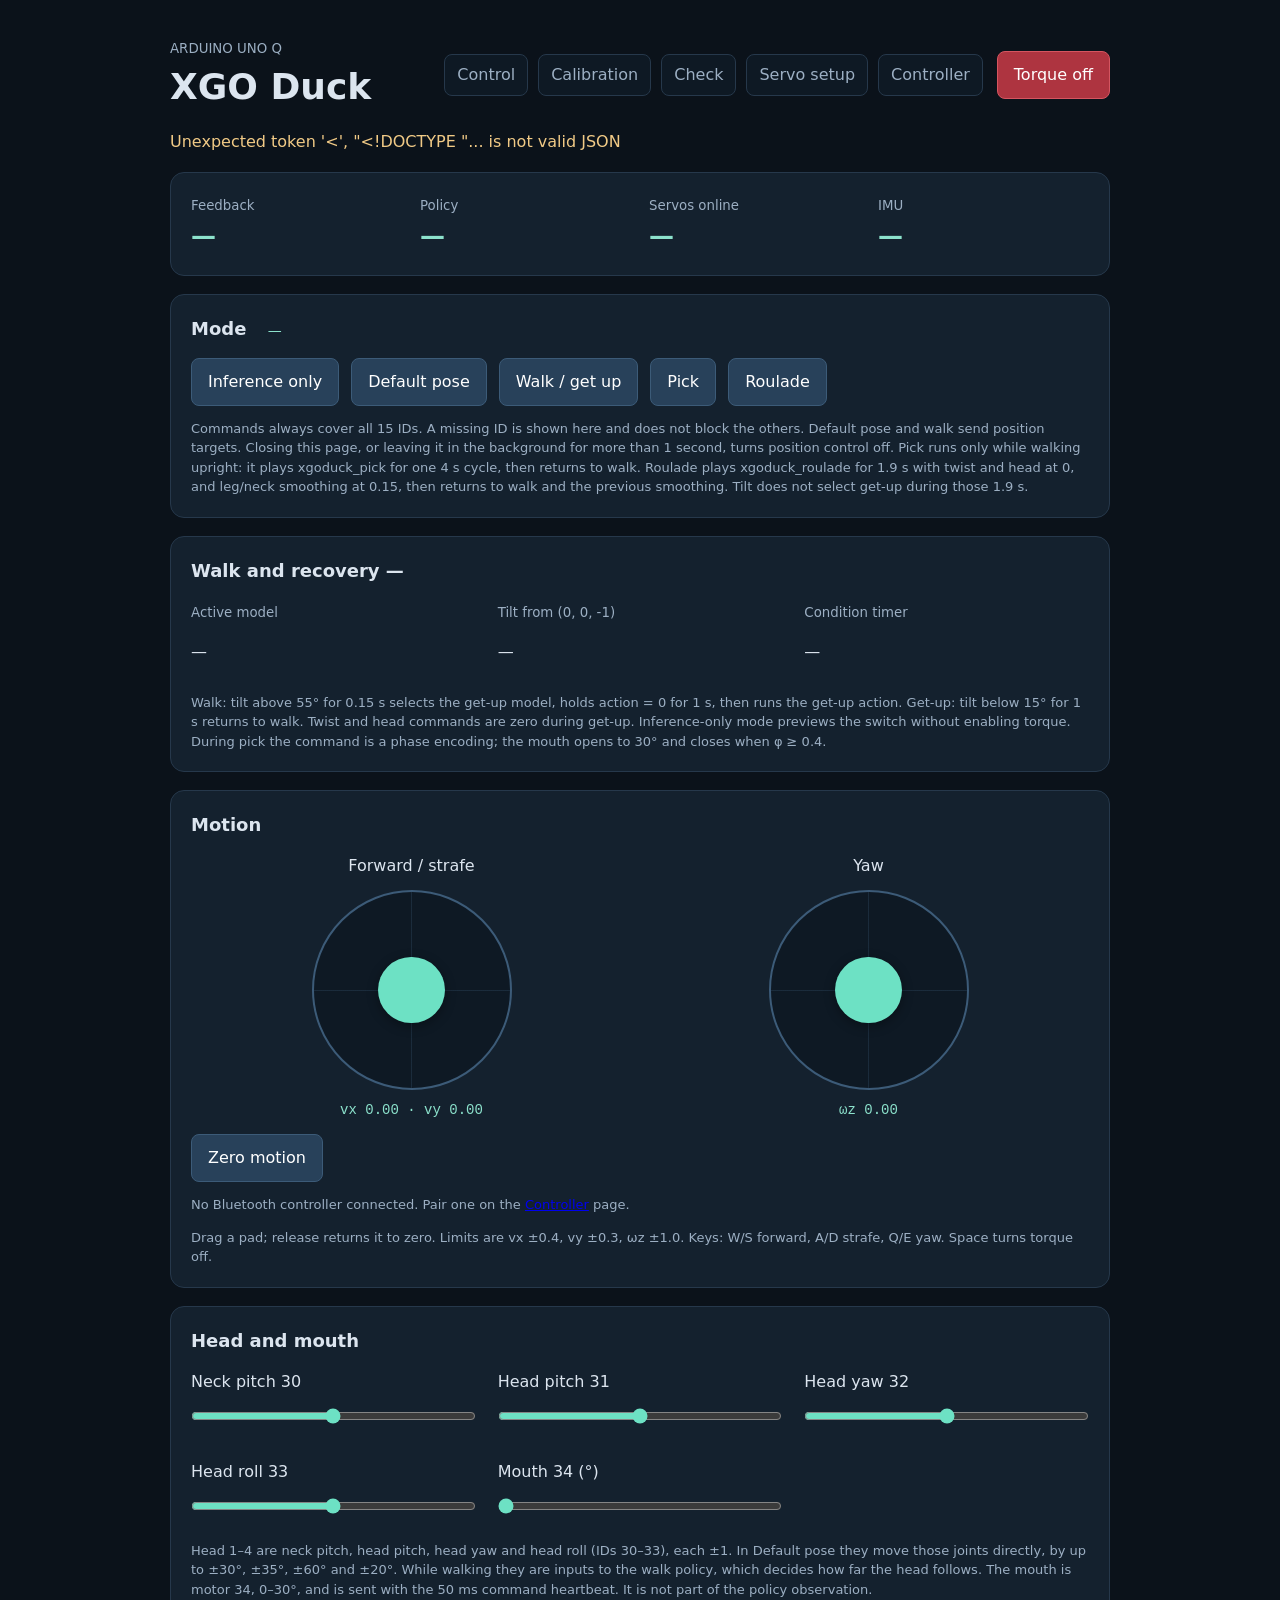
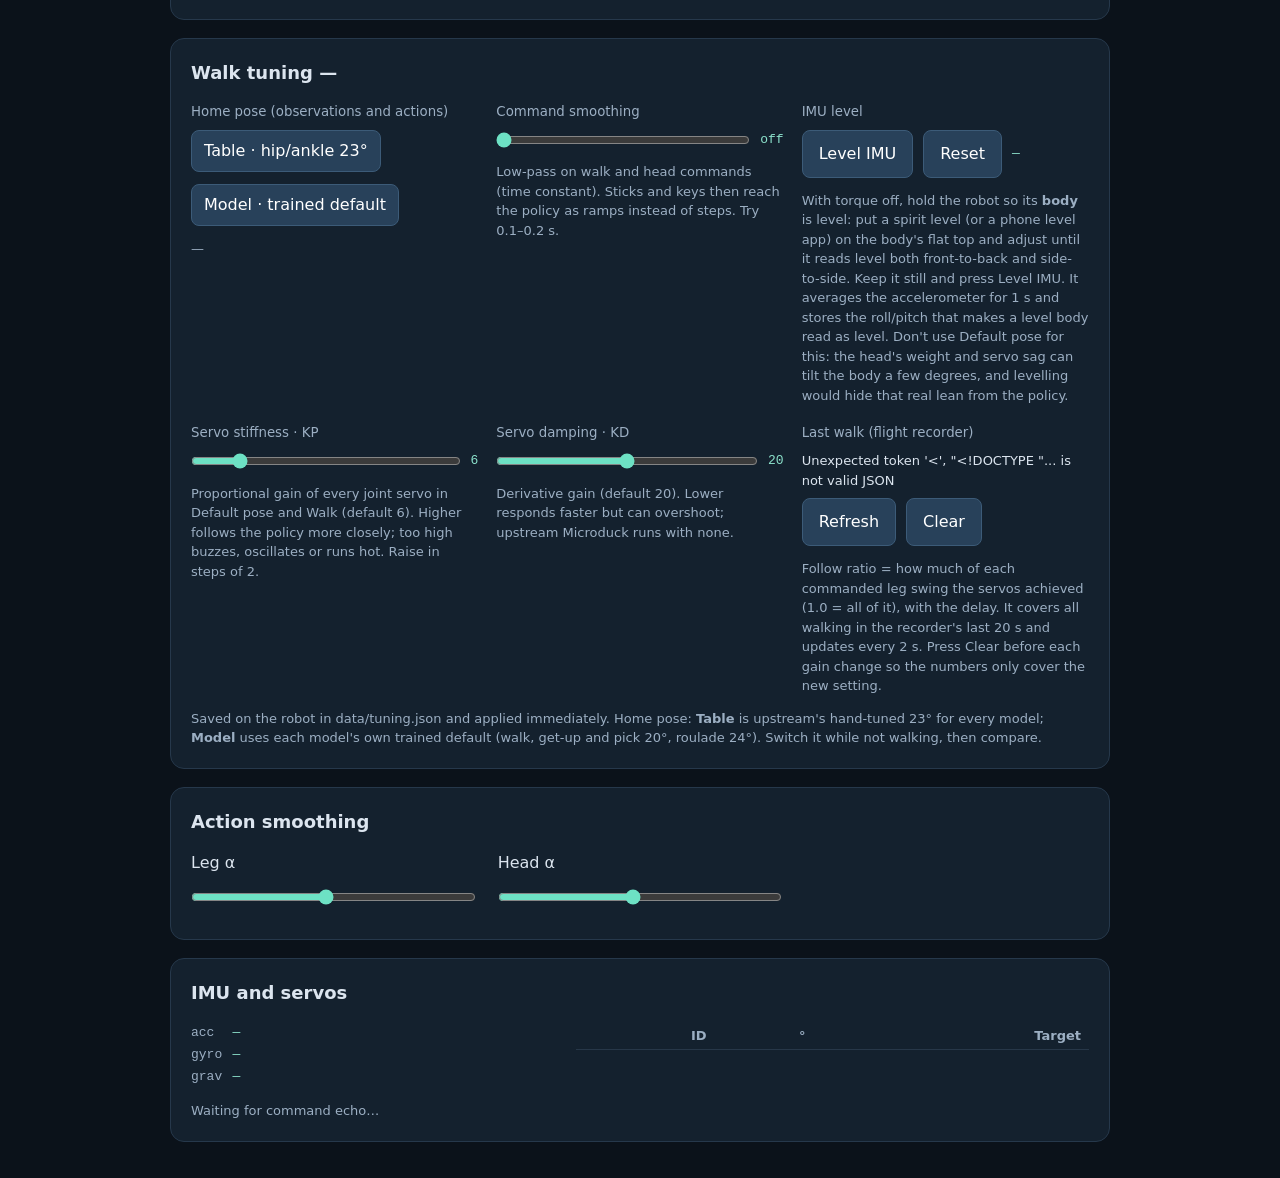
==== assets/index.html @ 2b487cb3 "Show the walk summary automatically and cover all walking The Last walk panel only loaded with the p" ====
<!doctype html>
<html lang="en"><meta charset="utf-8"><meta name="viewport" content="width=device-width, initial-scale=1">
<title>XGO Duck</title><link rel="stylesheet" href="style.css">
<main><header><div><small>ARDUINO UNO Q</small><h1>XGO Duck</h1></div><div class="header-actions"><nav class="nav"><a href="/">Control</a><a href="/calibrate.html">Calibration</a><a href="/check.html">Check</a><a href="/servo.html">Servo setup</a><a href="/controller.html">Controller</a></nav><button class="stop" id="stop">Torque off</button></div></header>
<p id="message">Connecting…</p>
<section class="metrics"><article><small>Feedback</small><strong id="rx">—</strong></article><article><small>Policy</small><strong id="rl">—</strong></article><article><small>Servos online</small><strong id="servos">—</strong></article><article><small>IMU</small><strong id="imu">—</strong></article></section>
<section><h2>Mode <span id="mode">—</span></h2><div class="buttons"><button data-mode="shadow">Inference only</button><button data-mode="hold">Default pose</button><button data-mode="policy">Walk / get up</button><button id="pick">Pick</button><button id="roulade">Roulade</button></div><p class="hint">Commands always cover all 15 IDs. A missing ID is shown here and does not block the others. Default pose and walk send position targets. Closing this page, or leaving it in the background for more than 1 second, turns position control off. Pick runs only while walking upright: it plays xgoduck_pick for one 4 s cycle, then returns to walk. Roulade plays xgoduck_roulade for 1.9 s with twist and head at 0, and leg/neck smoothing at 0.15, then returns to walk and the previous smoothing. Tilt does not select get-up during those 1.9 s.</p></section>
<section><h2>Walk and recovery <span id="recovery-phase">—</span></h2><div class="controls"><article><small>Active model</small><p id="active-model">—</p></article><article><small>Tilt from (0, 0, -1)</small><p id="tilt-angle">—</p></article><article><small>Condition timer</small><p id="recovery-timer">—</p></article></div><p class="hint">Walk: tilt above 55° for 0.15 s selects the get-up model, holds action = 0 for 1 s, then runs the get-up action. Get-up: tilt below 15° for 1 s returns to walk. Twist and head commands are zero during get-up. Inference-only mode previews the switch without enabling torque. During pick the command is a phase encoding; the mouth opens to 30° and closes when φ ≥ 0.4.</p></section>
<section><h2>Motion</h2><div class="joysticks"><div class="joystick-side"><label id="left-label">Forward / strafe</label><div class="joy" id="joy-left" role="group" aria-labelledby="left-label"><div class="knob"></div></div><p class="joy-value">vx <span id="vxValue">0.00</span> · vy <span id="vyValue">0.00</span></p></div><div class="joystick-side"><label id="right-label">Yaw</label><div class="joy" id="joy-right" role="group" aria-labelledby="right-label"><div class="knob"></div></div><p class="joy-value">ωz <span id="wzValue">0.00</span></p></div></div><button id="zero">Zero motion</button><p class="hint" id="pad-note">No Bluetooth controller connected. Pair one on the <a href="/controller.html">Controller</a> page.</p><p class="hint">Drag a pad; release returns it to zero. Limits are vx ±0.4, vy ±0.3, ωz ±1.0. Keys: W/S forward, A/D strafe, Q/E yaw. Space turns torque off.</p></section>
<section><h2>Head and mouth</h2><div class="controls" id="head-controls"></div><p class="hint">Head 1–4 are neck pitch, head pitch, head yaw and head roll (IDs 30–33), each ±1. In Default pose they move those joints directly, by up to ±30°, ±35°, ±60° and ±20°. While walking they are inputs to the walk policy, which decides how far the head follows. The mouth is motor 34, 0–30°, and is sent with the 50 ms command heartbeat. It is not part of the policy observation.</p></section>
<section><h2>Walk tuning <span id="battery">—</span></h2>
<div class="tune-grid">
<div><small>Home pose (observations and actions)</small><div class="buttons tune-toggle"><button data-home="table">Table · hip/ankle 23°</button><button data-home="model">Model · trained default</button></div><p class="hint" id="home-detail">—</p></div>
<div><small>Command smoothing</small><div class="tune-row"><input id="cmd-tau" type="range" min="0" max="0.5" step="0.05" value="0"><code id="cmd-tau-v">off</code></div><p class="hint">Low-pass on walk and head commands (time constant). Sticks and keys then reach the policy as ramps instead of steps. Try 0.1–0.2 s.</p></div>
<div><small>IMU level</small><div class="tune-row"><button id="level-imu">Level IMU</button><button id="reset-imu">Reset</button><code id="imu-bias">—</code></div><p class="hint">With torque off, hold the robot so its <b>body</b> is level: put a spirit level (or a phone level app) on the body's flat top and adjust until it reads level both front-to-back and side-to-side. Keep it still and press Level IMU. It averages the accelerometer for 1 s and stores the roll/pitch that makes a level body read as level. Don't use Default pose for this: the head's weight and servo sag can tilt the body a few degrees, and levelling would hide that real lean from the policy.</p></div>
</div>
<div class="tune-grid tune-gains">
<div><small>Servo stiffness · KP <span id="gain-state"></span></small><div class="tune-row"><input id="servo-kp" type="range" min="1" max="32" step="1" value="6"><code id="servo-kp-v">6</code></div><p class="hint">Proportional gain of every joint servo in Default pose and Walk (default 6). Higher follows the policy more closely; too high buzzes, oscillates or runs hot. Raise in steps of 2.</p></div>
<div><small>Servo damping · KD</small><div class="tune-row"><input id="servo-kd" type="range" min="0" max="40" step="1" value="20"><code id="servo-kd-v">20</code></div><p class="hint">Derivative gain (default 20). Lower responds faster but can overshoot; upstream Microduck runs with none.</p></div>
<div><small>Last walk (flight recorder)</small><div id="walk-summary" class="walk-summary">—</div><div class="tune-row"><button id="walk-refresh">Refresh</button><button id="walk-clear">Clear</button></div><p class="hint">Follow ratio = how much of each commanded leg swing the servos achieved (1.0 = all of it), with the delay. It covers all walking in the recorder's last 20 s and updates every 2 s. Press Clear before each gain change so the numbers only cover the new setting.</p></div>
</div>
<p class="hint">Saved on the robot in data/tuning.json and applied immediately. Home pose: <b>Table</b> is upstream's hand-tuned 23° for every model; <b>Model</b> uses each model's own trained default (walk, get-up and pick 20°, roulade 24°). Switch it while not walking, then compare.</p></section>
<section><h2>Action smoothing</h2><div class="controls"><label>Leg α<input id="leg-alpha" type="range" min="0" max="0.95" value="0.45" step="0.05"></label><label>Head α<input id="head-alpha" type="range" min="0" max="0.95" value="0.45" step="0.05"></label></div></section>
<section class="telemetry"><h2>IMU and servos</h2><div class="telemetry-grid"><div class="imu-lines"><div><b>acc</b><span id="acc-values">—</span></div><div><b>gyro</b><span id="gyro-values">—</span></div><div><b>grav</b><span id="gravity-values">—</span></div></div><div class="table"><table><thead><tr><th>ID</th><th>°</th><th>Target</th></tr></thead><tbody id="joints"></tbody></table></div></div><p class="hint" id="command-health">Waiting for command echo…</p></section>
</main><script src="app.js"></script></html>
---- assets/style.css ----
:root{font:16px/1.5 system-ui,sans-serif;color:#dce5ef;background:#0b121a}*{box-sizing:border-box}main{max-width:980px;margin:auto;padding:28px 20px}header{display:flex;align-items:center;justify-content:space-between;gap:16px;flex-wrap:wrap}small,.hint{color:#9cafc3}h1{margin:0;font-size:36px}h2{font-size:18px;margin:0 0 16px}section,details{background:#14212e;border:1px solid #26384b;border-radius:14px;padding:20px;margin-top:18px}button{font:inherit;cursor:pointer;background:#28415a;color:#fff;border:1px solid #3c5b78;padding:11px 16px;border-radius:8px}button:hover{background:#355978}button:disabled{opacity:.4;cursor:not-allowed}.stop{background:#ae3440;border-color:#d55560}.buttons{display:flex;gap:12px;flex-wrap:wrap}.metrics{display:grid;grid-template-columns:repeat(4,1fr);gap:18px}.metrics strong{display:block;font-size:25px;color:#8ce2cc}.controls{display:grid;grid-template-columns:repeat(3,1fr);gap:22px}input[type=range]{display:block;width:100%;margin:14px 0;accent-color:#6de1c4}label{display:block}.hint{font-size:13px;margin-bottom:0}#mode{color:#8ce2cc;font-weight:normal;font-size:14px;margin-left:15px}.table{max-height:340px;overflow:auto}table{width:100%;border-collapse:collapse;text-align:right}td,th{padding:7px 12px;border-bottom:1px solid #273748}th{color:#9cafc3}pre{overflow:auto;white-space:pre-wrap;font-size:12px}#message{color:#f1ca86;min-height:24px}@media(max-width:620px){.metrics{grid-template-columns:repeat(2,1fr)}.controls{grid-template-columns:1fr}main{padding:16px 10px}h1{font-size:29px}}
.joysticks{display:flex;justify-content:space-around;gap:16px;margin:8px 0 16px}.joystick-side{text-align:center;min-width:0}.joystick-side label{margin-bottom:12px}.joy{width:min(34vw,200px);aspect-ratio:1;border-radius:50%;background:linear-gradient(#34506a55,#34506a55) center/1px 100% no-repeat,linear-gradient(#34506a55,#34506a55) center/100% 1px no-repeat,#0e1924;border:2px solid #3c5b78;position:relative;touch-action:none;user-select:none;cursor:grab}.joy:active{cursor:grabbing}.knob{position:absolute;width:34%;height:34%;left:33%;top:33%;border-radius:50%;background:#6de1c4;box-shadow:0 3px 12px #0005;pointer-events:none}.joy-value{font:14px monospace;color:#8ce2cc;margin:12px 0 0}
.telemetry-grid{display:grid;grid-template-columns:minmax(180px,1fr) 1.4fr;gap:18px;align-items:start}.imu-lines{font:13px/1.7 ui-monospace,monospace;color:#8ce2cc}.imu-lines b{display:inline-block;min-width:3.2em;color:#9cafc3;font-weight:normal}.telemetry .table{max-height:220px}.telemetry td,.telemetry th{padding:4px 8px;font-size:13px}tr.missing{color:#9cafc3;opacity:.55}@media(max-width:620px){.telemetry-grid{grid-template-columns:1fr}}
.header-actions{display:flex;align-items:center;gap:14px;flex-wrap:wrap}.nav{display:flex;gap:10px;flex-wrap:wrap}.nav a{color:#9cafc3;text-decoration:none;padding:8px 12px;border:1px solid #26384b;border-radius:8px;background:#0e1924}.nav a:hover{color:#fff;border-color:#3c5b78}.nav a[aria-current=page]{color:#8ce2cc;border-color:#3c8f7a}
.warn{background:#3a2a12;border:1px solid #8a6a2a;color:#f1ca86;padding:12px 14px;border-radius:10px;margin:12px 0}
.cal-list{display:flex;flex-direction:column;gap:12px}.cal-row{display:grid;grid-template-columns:minmax(160px,180px) 1fr auto;gap:12px;align-items:center;padding:12px;border:1px solid #26384b;border-radius:10px;background:#0e1924}.cal-row.done{background:#143028;border-color:#2f6b55}.cal-row input[type=range]{margin:0;width:100%}.cal-meta{display:flex;flex-direction:column;gap:2px;font-size:13px}.cal-meta b{font-size:15px}.cal-actions{display:flex;align-items:center;gap:10px;min-width:140px;justify-content:flex-end}.cal-actions span{font:13px monospace;color:#8ce2cc;min-width:42px;text-align:right}
.servo-form{display:flex;flex-wrap:wrap;gap:14px;align-items:end}.servo-form label{min-width:120px}.servo-form input[type=number]{display:block;width:100%;margin-top:6px;padding:8px 10px;border-radius:8px;border:1px solid #3c5b78;background:#0e1924;color:#dce5ef;font:inherit}
.page-servo{max-width:720px}.page-servo h1{font-size:28px}.page-servo .warn{padding:8px 12px;margin:8px 0 4px;font-size:13px}.page-servo .servo-steps{margin:0 0 8px;padding:0 0 0 1.4em;font-size:13px;color:#9cafc3;line-height:1.7}.page-servo #message{min-height:20px;margin:4px 0 0;font-size:14px}.page-servo .servo-panel{padding:14px;margin-top:12px}.servo-toolbar{display:flex;flex-wrap:wrap;gap:10px;align-items:end;margin-bottom:12px;padding-bottom:12px;border-bottom:1px solid #26384b}.servo-toolbar label{min-width:88px;font-size:13px;color:#9cafc3}.servo-toolbar input,.servo-row input,.servo-row select{width:88px;padding:6px 8px;border-radius:6px;border:1px solid #3c5b78;background:#0e1924;color:#dce5ef;font:inherit}.servo-toolbar button,.servo-row button{padding:7px 12px}.servo-grid{display:flex;flex-direction:column;gap:8px}.servo-row{display:grid;grid-template-columns:96px 88px 88px auto 1fr;gap:8px;align-items:center}.servo-row .servo-label{font-size:13px;color:#9cafc3}.servo-row .hint{margin:0}.servo-readout{font:14px monospace;color:#8ce2cc;min-width:88px}
@media(max-width:720px){.cal-row{grid-template-columns:1fr;}.cal-actions{justify-content:space-between}.servo-row{grid-template-columns:80px 1fr auto;}.servo-row .hint{grid-column:1/-1}}
.cal-layout{display:grid;grid-template-columns:minmax(0,1fr) 340px;gap:18px;align-items:start}.cal-layout>section{margin-top:18px}.cal-guide{position:sticky;top:12px;padding:16px}.cal-guide h2{margin-bottom:10px}.cal-guide h3{margin:8px 0 4px;font-size:17px;color:#8ce2cc}.cal-guide p{margin:0 0 8px;font-size:14px}.cal-guide-fig{margin:0}.cal-guide-fig img{display:block;width:100%;aspect-ratio:1;object-fit:contain;border-radius:10px;background:#dfe5ec}.cal-guide-fig figcaption{font-size:12px;color:#9cafc3;margin-top:4px}.cal-legend{display:flex;align-items:center;gap:6px;flex-wrap:wrap;font-size:12px!important;color:#9cafc3}.sw{display:inline-block;width:14px;height:10px;border-radius:2px;margin-left:6px}.sw:first-child{margin-left:0}.sw-teal{background:#16b39a}.sw-ref{background:#ff7a00}.cal-guide-ctl{padding:10px 0 4px;border-top:1px solid #26384b;margin-top:6px}.cal-guide-read{display:flex;justify-content:space-between;font:13px monospace;color:#9cafc3}.cal-guide-read #guide-val{color:#8ce2cc}.cal-guide-ctl input[type=range]{margin:10px 0 12px}.cal-guide .buttons{flex-wrap:nowrap}.cal-guide .buttons button{padding:8px 12px}#guide-finish{flex:1}.cal-row{grid-template-columns:56px minmax(150px,190px) 1fr auto;cursor:pointer}.cal-row.selected{border-color:#6de1c4;box-shadow:0 0 0 1px #6de1c4}.cal-thumb{display:block;width:56px;height:56px;object-fit:contain;border-radius:6px;background:#dfe5ec}
@media(max-width:900px){.cal-layout{grid-template-columns:1fr}.cal-guide{position:static;order:-1}}
@media(max-width:720px){.cal-row{grid-template-columns:56px 1fr}.cal-row input[type=range],.cal-row .cal-actions{grid-column:1/-1}}
.pad-devices{display:flex;flex-direction:column;gap:10px;margin-top:12px}.pad-device{display:flex;justify-content:space-between;align-items:center;gap:12px;flex-wrap:wrap;padding:12px;border:1px solid #26384b;border-radius:10px;background:#0e1924}.pad-device>div:first-child{display:flex;flex-direction:column;gap:2px;font-size:13px;color:#9cafc3}.pad-device b{font-size:15px;color:#dce5ef}.pad-tags em{font-style:normal;font-size:12px;border:1px solid #3c5b78;border-radius:999px;padding:1px 8px;margin-right:6px}.pad-tags em.on{border-color:#6de1c4;color:#8ce2cc}.pad-device .buttons button{padding:7px 12px}
.pad-chips{display:flex;flex-wrap:wrap;gap:6px}.pad-chip{font:12px monospace;padding:4px 9px;border-radius:999px;border:1px solid #3c5b78;color:#9cafc3}.pad-chip.on{background:#16b39a;border-color:#16b39a;color:#06120f}.pad-axes{display:grid;grid-template-columns:repeat(auto-fill,minmax(220px,1fr));gap:8px 18px;margin-top:14px}.pad-axis{display:grid;grid-template-columns:44px 1fr 48px;gap:8px;align-items:center;font:13px monospace;color:#9cafc3}.pad-bar{position:relative;height:8px;border-radius:4px;background:#0e1924;border:1px solid #26384b}.pad-bar::after{content:'';position:absolute;left:50%;top:-2px;bottom:-2px;width:1px;background:#3c5b78}.pad-bar i{position:absolute;top:0;bottom:0;background:#6de1c4;border-radius:4px}.pad-axis code{text-align:right;color:#8ce2cc}
.pad-map{display:grid;grid-template-columns:repeat(auto-fill,minmax(260px,1fr));gap:8px;margin-bottom:14px}.pad-row{display:flex;align-items:center;gap:10px;padding:8px 10px;border:1px solid #26384b;border-radius:8px;background:#0e1924;font-size:13px}.pad-row>span{font-family:monospace;min-width:76px;color:#9cafc3}.pad-row select{flex:1;min-width:0;padding:6px 8px;border-radius:6px;border:1px solid #3c5b78;background:#14212e;color:#dce5ef;font:inherit}.pad-row label{display:flex;align-items:center;gap:4px;white-space:nowrap;font-size:12px;color:#9cafc3}.pad-row.on{border-color:#6de1c4;box-shadow:0 0 0 1px #6de1c4}.pad-sub{margin-top:18px}.pad-dz{display:flex;align-items:center;gap:10px;margin-bottom:14px;font-size:14px}.pad-dz input{width:80px;padding:6px 8px;border-radius:6px;border:1px solid #3c5b78;background:#0e1924;color:#dce5ef;font:inherit}
.pad-autopair{color:#8ce2cc;min-height:1em;margin:10px 0 0}
.pad-driven{opacity:.75;outline:1px dashed #6de1c4;outline-offset:3px}
.tune-grid{display:grid;grid-template-columns:repeat(3,1fr);gap:18px}.tune-grid small{display:block;margin-bottom:8px;color:#9cafc3}.tune-row{display:flex;align-items:center;gap:10px}.tune-row input[type=range]{flex:1;margin:0}.tune-row code{font-size:13px;color:#8ce2cc;white-space:nowrap}.tune-toggle button{padding:8px 12px}.tune-toggle button.active{background:#16b39a;border-color:#16b39a;color:#06120f}.warn-text{color:#f1ca86!important}@media(max-width:820px){.tune-grid{grid-template-columns:1fr}}
.check-list{display:flex;flex-direction:column;gap:8px}.check-row{display:grid;grid-template-columns:1fr 150px 160px auto;gap:12px;align-items:center;padding:10px 12px;border:1px solid #26384b;border-radius:10px;background:#0e1924}.check-row>div{display:flex;flex-direction:column;gap:2px;font-size:13px;color:#9cafc3}.check-row b{font-size:14px;color:#dce5ef}.check-row code{font-size:13px;color:#8ce2cc;text-align:right}.check-result{font-size:13px;color:#9cafc3}.check-row.active{border-color:#f1ca86}.check-row.pass{border-color:#2f6b55;background:#143028}.check-row.pass .check-result{color:#8ce2cc}.check-row.fail{border-color:#ae3440;background:#3a1418}.check-row.fail .check-result{color:#ff8a8a;font-weight:600}.check-row button{padding:7px 12px}@media(max-width:720px){.check-row{grid-template-columns:1fr auto}.check-row>div{grid-column:1/-1}}
.check-btns{display:flex;gap:6px;flex-wrap:wrap;justify-content:flex-end}.check-dir{font-style:normal;font-size:12px;color:#9cafc3}.check-dir.flipped{color:#f1ca86}.check-row.fail [data-flip]{background:#ae3440;border-color:#d55560}
.tune-gains{margin-top:18px}.walk-summary{font-size:13px;margin-bottom:8px}.walk-summary p{margin:0 0 6px}.walk-summary table{text-align:left}.walk-summary td,.walk-summary th{padding:3px 8px}
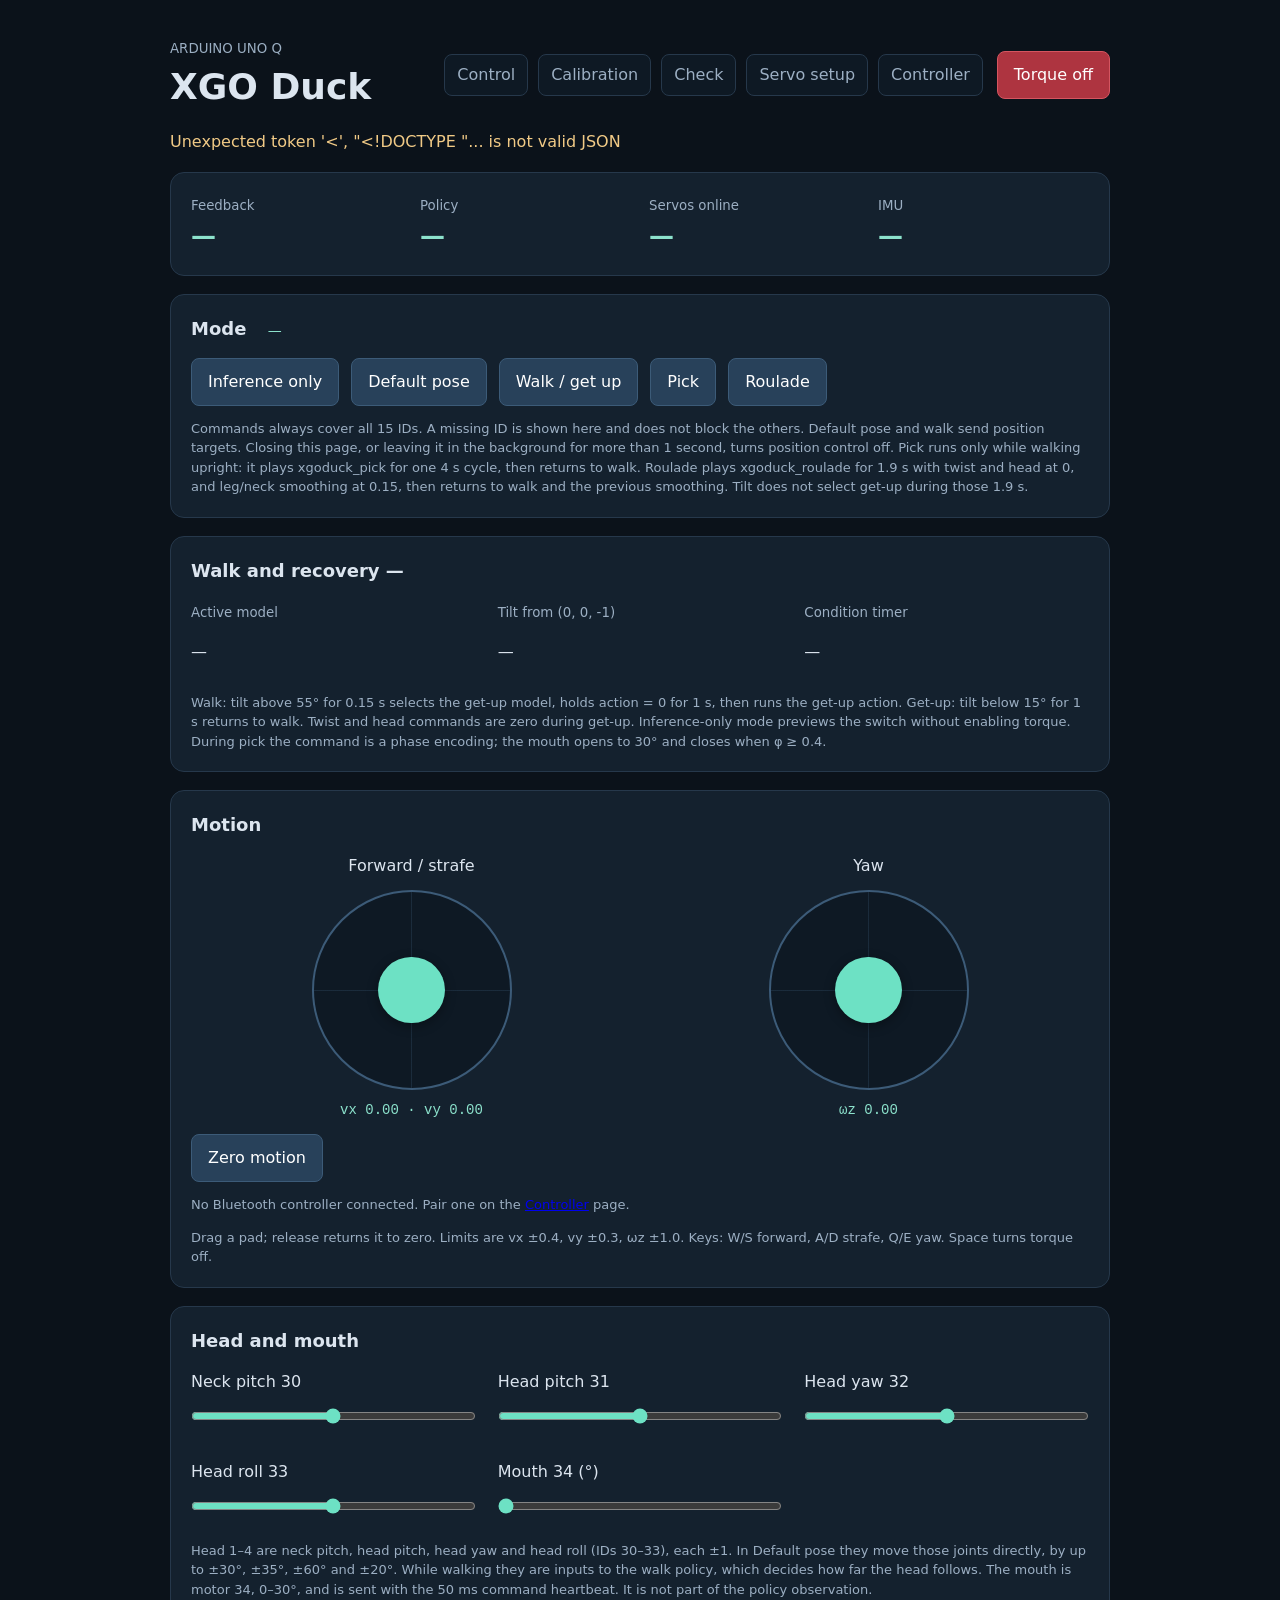
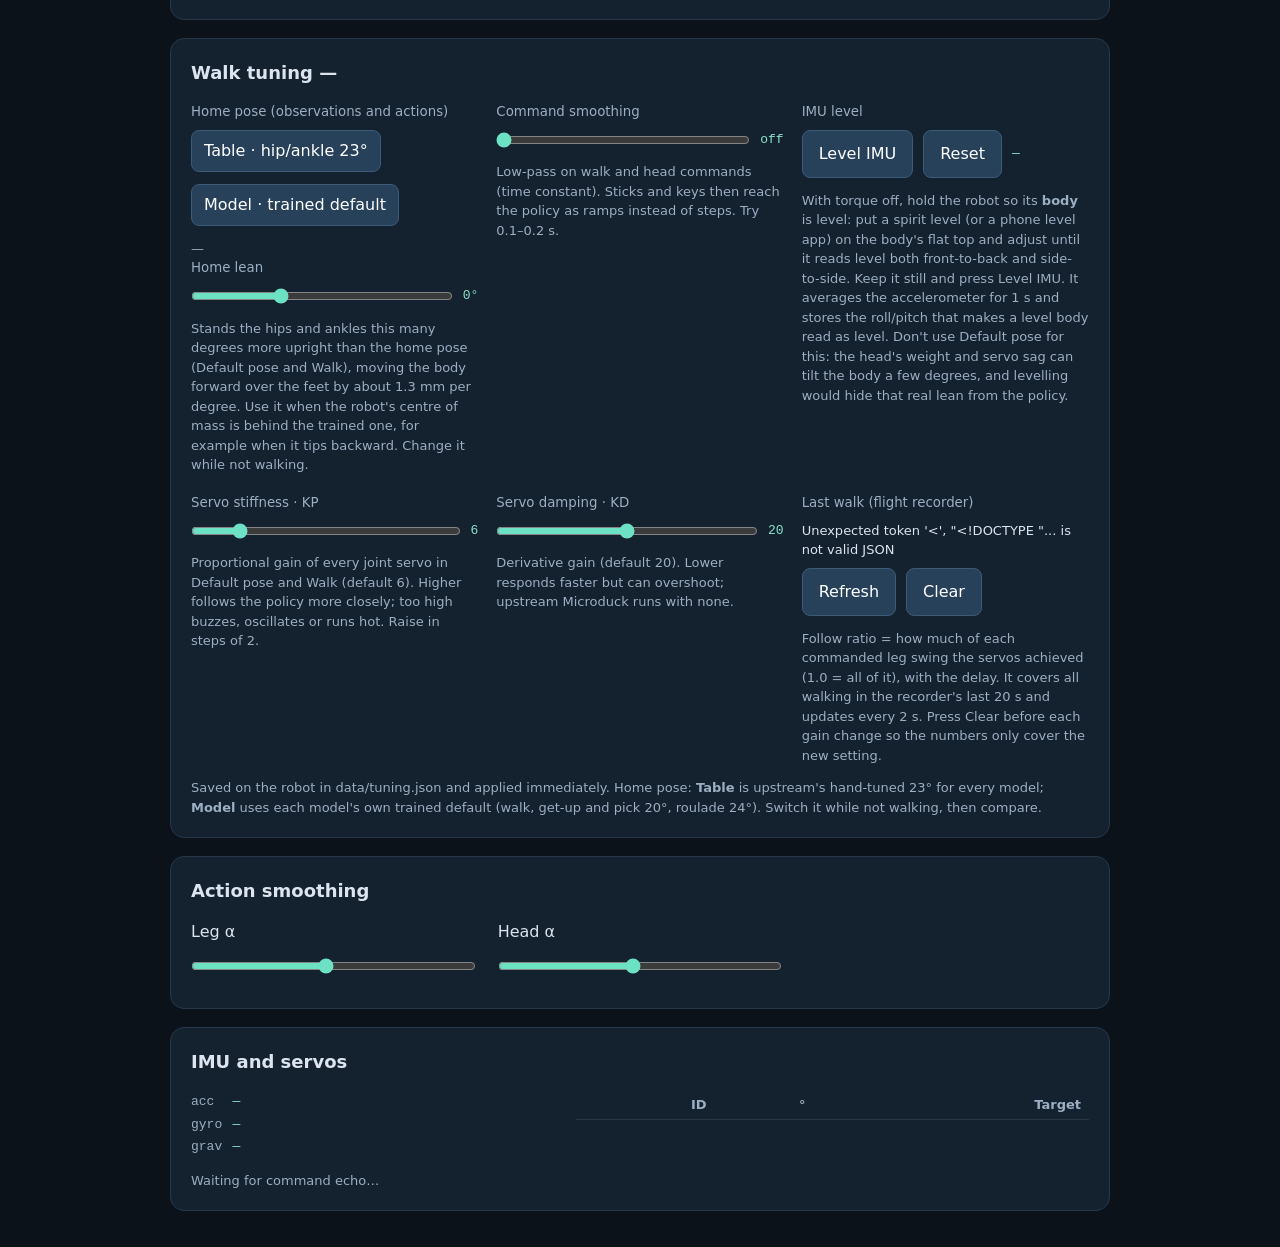
==== commit 88d17e5b: "Add a home lean offset to compensate a rearward centre of mass The XGO training model puts the elect" ====
--- a/assets/index.html
+++ b/assets/index.html
@@ -10,7 +10,8 @@
 <section><h2>Head and mouth</h2><div class="controls" id="head-controls"></div><p class="hint">Head 1–4 are neck pitch, head pitch, head yaw and head roll (IDs 30–33), each ±1. In Default pose they move those joints directly, by up to ±30°, ±35°, ±60° and ±20°. While walking they are inputs to the walk policy, which decides how far the head follows. The mouth is motor 34, 0–30°, and is sent with the 50 ms command heartbeat. It is not part of the policy observation.</p></section>
 <section><h2>Walk tuning <span id="battery">—</span></h2>
 <div class="tune-grid">
-<div><small>Home pose (observations and actions)</small><div class="buttons tune-toggle"><button data-home="table">Table · hip/ankle 23°</button><button data-home="model">Model · trained default</button></div><p class="hint" id="home-detail">—</p></div>
+<div><small>Home pose (observations and actions)</small><div class="buttons tune-toggle"><button data-home="table">Table · hip/ankle 23°</button><button data-home="model">Model · trained default</button></div><p class="hint" id="home-detail">—</p>
+<small>Home lean</small><div class="tune-row"><input id="home-lean" type="range" min="-5" max="10" step="1" value="0"><code id="home-lean-v">0°</code></div><p class="hint">Stands the hips and ankles this many degrees more upright than the home pose (Default pose and Walk), moving the body forward over the feet by about 1.3 mm per degree. Use it when the robot's centre of mass is behind the trained one, for example when it tips backward. Change it while not walking.</p></div>
 <div><small>Command smoothing</small><div class="tune-row"><input id="cmd-tau" type="range" min="0" max="0.5" step="0.05" value="0"><code id="cmd-tau-v">off</code></div><p class="hint">Low-pass on walk and head commands (time constant). Sticks and keys then reach the policy as ramps instead of steps. Try 0.1–0.2 s.</p></div>
 <div><small>IMU level</small><div class="tune-row"><button id="level-imu">Level IMU</button><button id="reset-imu">Reset</button><code id="imu-bias">—</code></div><p class="hint">With torque off, hold the robot so its <b>body</b> is level: put a spirit level (or a phone level app) on the body's flat top and adjust until it reads level both front-to-back and side-to-side. Keep it still and press Level IMU. It averages the accelerometer for 1 s and stores the roll/pitch that makes a level body read as level. Don't use Default pose for this: the head's weight and servo sag can tilt the body a few degrees, and levelling would hide that real lean from the policy.</p></div>
 </div>
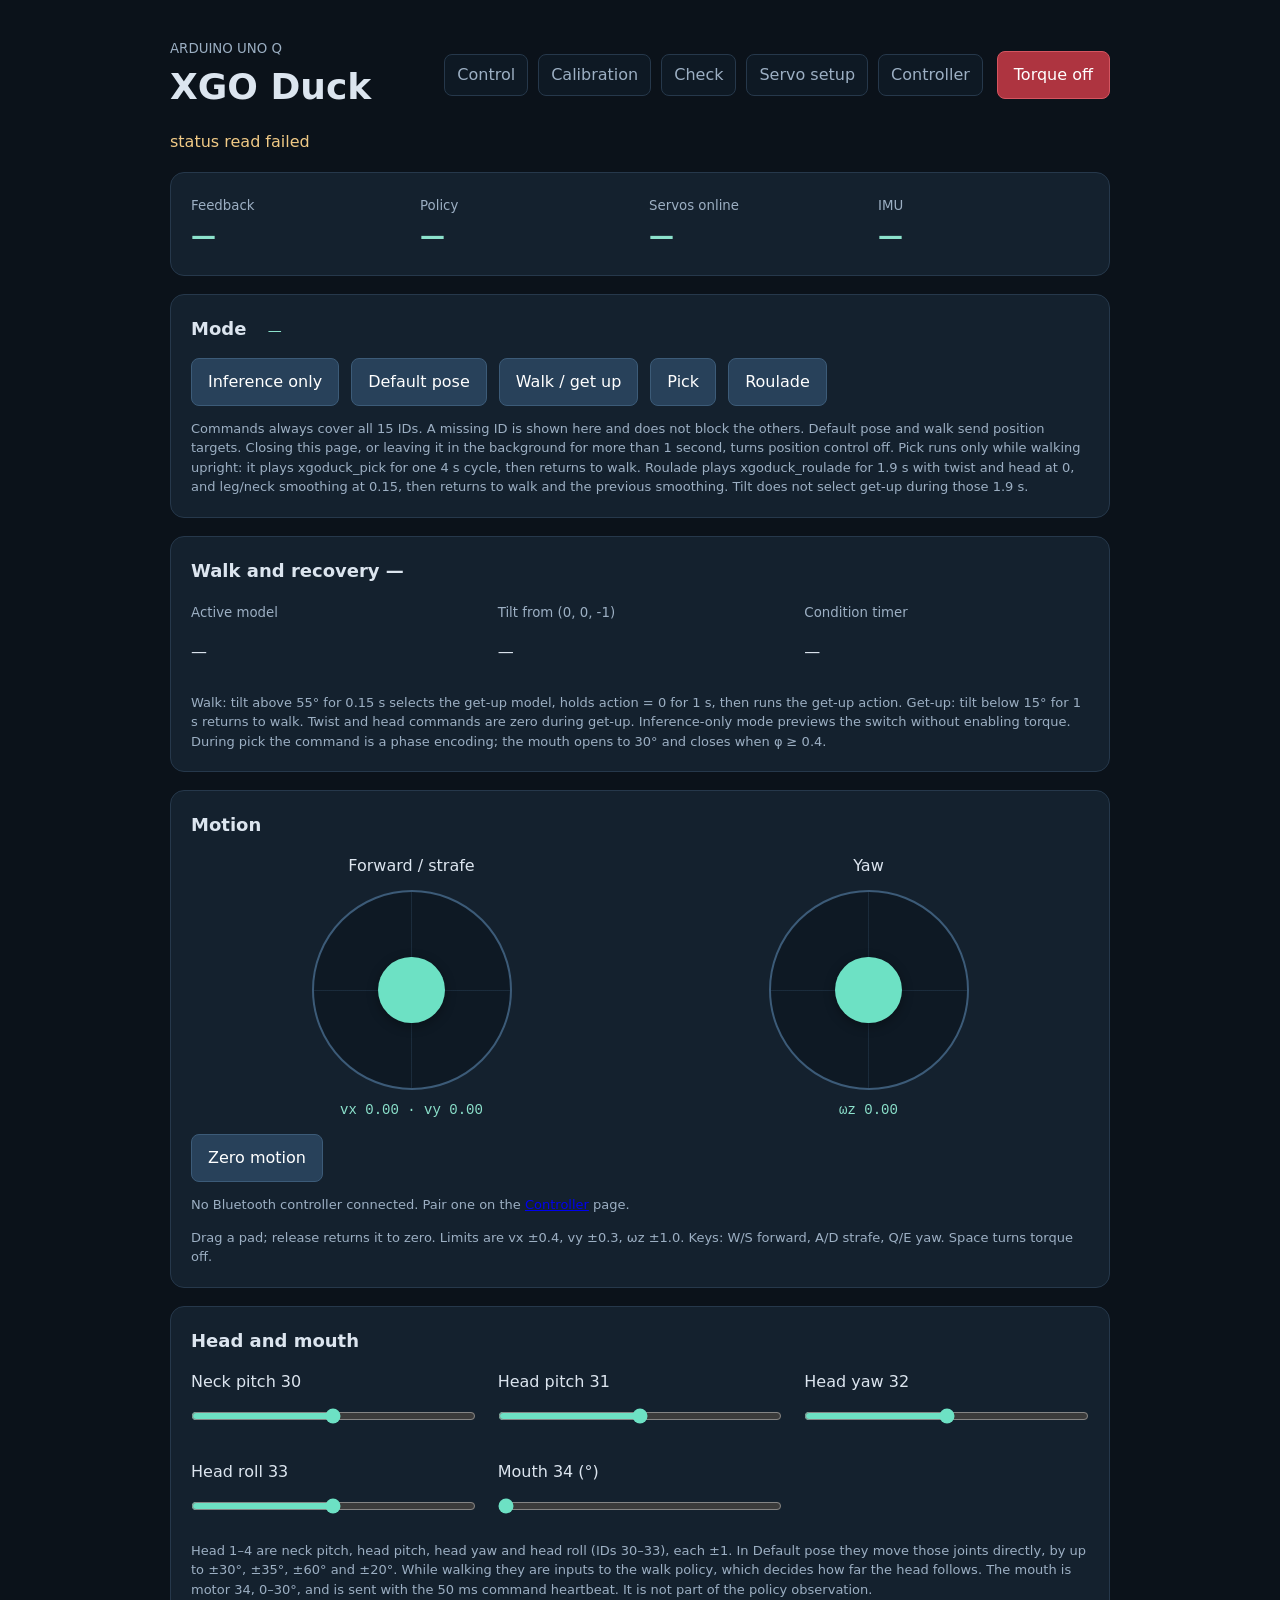
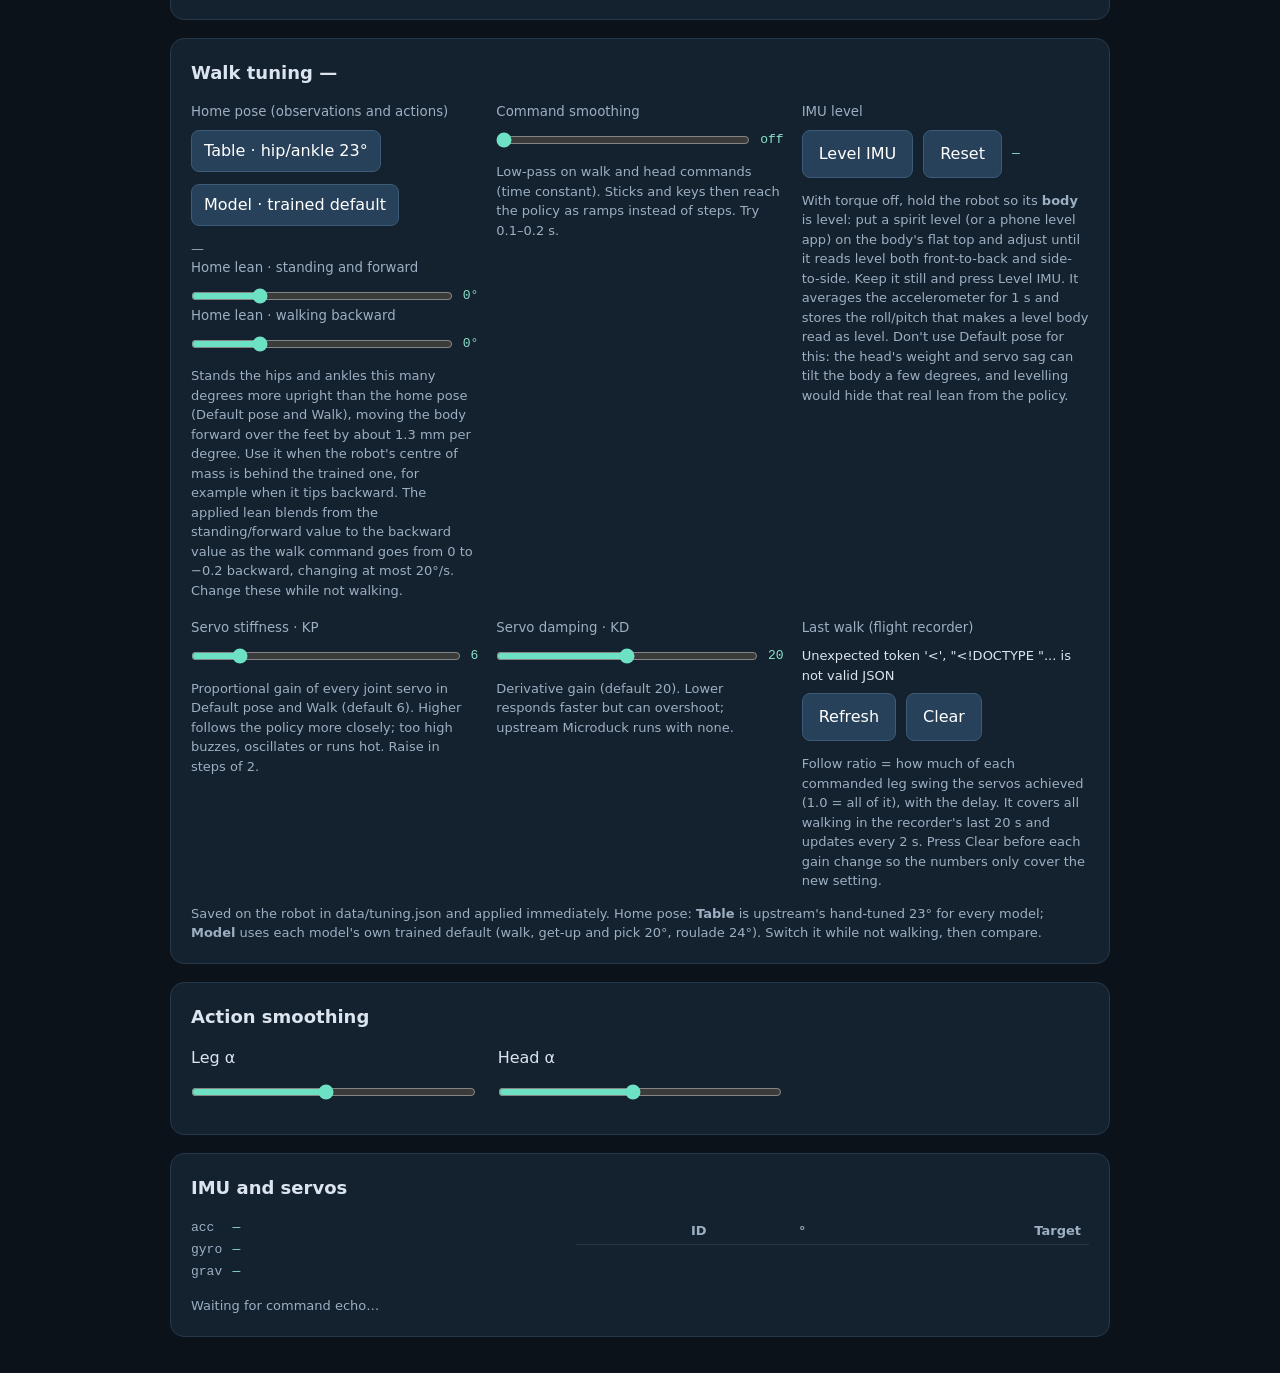
==== commit b2663a46: "Blend the home lean by walking direction A fixed lean that lets the robot walk backward (about 9-10 " ====
--- a/assets/index.html
+++ b/assets/index.html
@@ -11,7 +11,8 @@
 <section><h2>Walk tuning <span id="battery">—</span></h2>
 <div class="tune-grid">
 <div><small>Home pose (observations and actions)</small><div class="buttons tune-toggle"><button data-home="table">Table · hip/ankle 23°</button><button data-home="model">Model · trained default</button></div><p class="hint" id="home-detail">—</p>
-<small>Home lean</small><div class="tune-row"><input id="home-lean" type="range" min="-5" max="10" step="1" value="0"><code id="home-lean-v">0°</code></div><p class="hint">Stands the hips and ankles this many degrees more upright than the home pose (Default pose and Walk), moving the body forward over the feet by about 1.3 mm per degree. Use it when the robot's centre of mass is behind the trained one, for example when it tips backward. Change it while not walking.</p></div>
+<small>Home lean · standing and forward <span id="lean-now"></span></small><div class="tune-row"><input id="home-lean" type="range" min="-5" max="15" step="1" value="0"><code id="home-lean-v">0°</code></div>
+<small>Home lean · walking backward</small><div class="tune-row"><input id="home-lean-back" type="range" min="-5" max="15" step="1" value="0"><code id="home-lean-back-v">0°</code></div><p class="hint">Stands the hips and ankles this many degrees more upright than the home pose (Default pose and Walk), moving the body forward over the feet by about 1.3 mm per degree. Use it when the robot's centre of mass is behind the trained one, for example when it tips backward. The applied lean blends from the standing/forward value to the backward value as the walk command goes from 0 to −0.2 backward, changing at most 20°/s. Change these while not walking.</p></div>
 <div><small>Command smoothing</small><div class="tune-row"><input id="cmd-tau" type="range" min="0" max="0.5" step="0.05" value="0"><code id="cmd-tau-v">off</code></div><p class="hint">Low-pass on walk and head commands (time constant). Sticks and keys then reach the policy as ramps instead of steps. Try 0.1–0.2 s.</p></div>
 <div><small>IMU level</small><div class="tune-row"><button id="level-imu">Level IMU</button><button id="reset-imu">Reset</button><code id="imu-bias">—</code></div><p class="hint">With torque off, hold the robot so its <b>body</b> is level: put a spirit level (or a phone level app) on the body's flat top and adjust until it reads level both front-to-back and side-to-side. Keep it still and press Level IMU. It averages the accelerometer for 1 s and stores the roll/pitch that makes a level body read as level. Don't use Default pose for this: the head's weight and servo sag can tilt the body a few degrees, and levelling would hide that real lean from the policy.</p></div>
 </div>
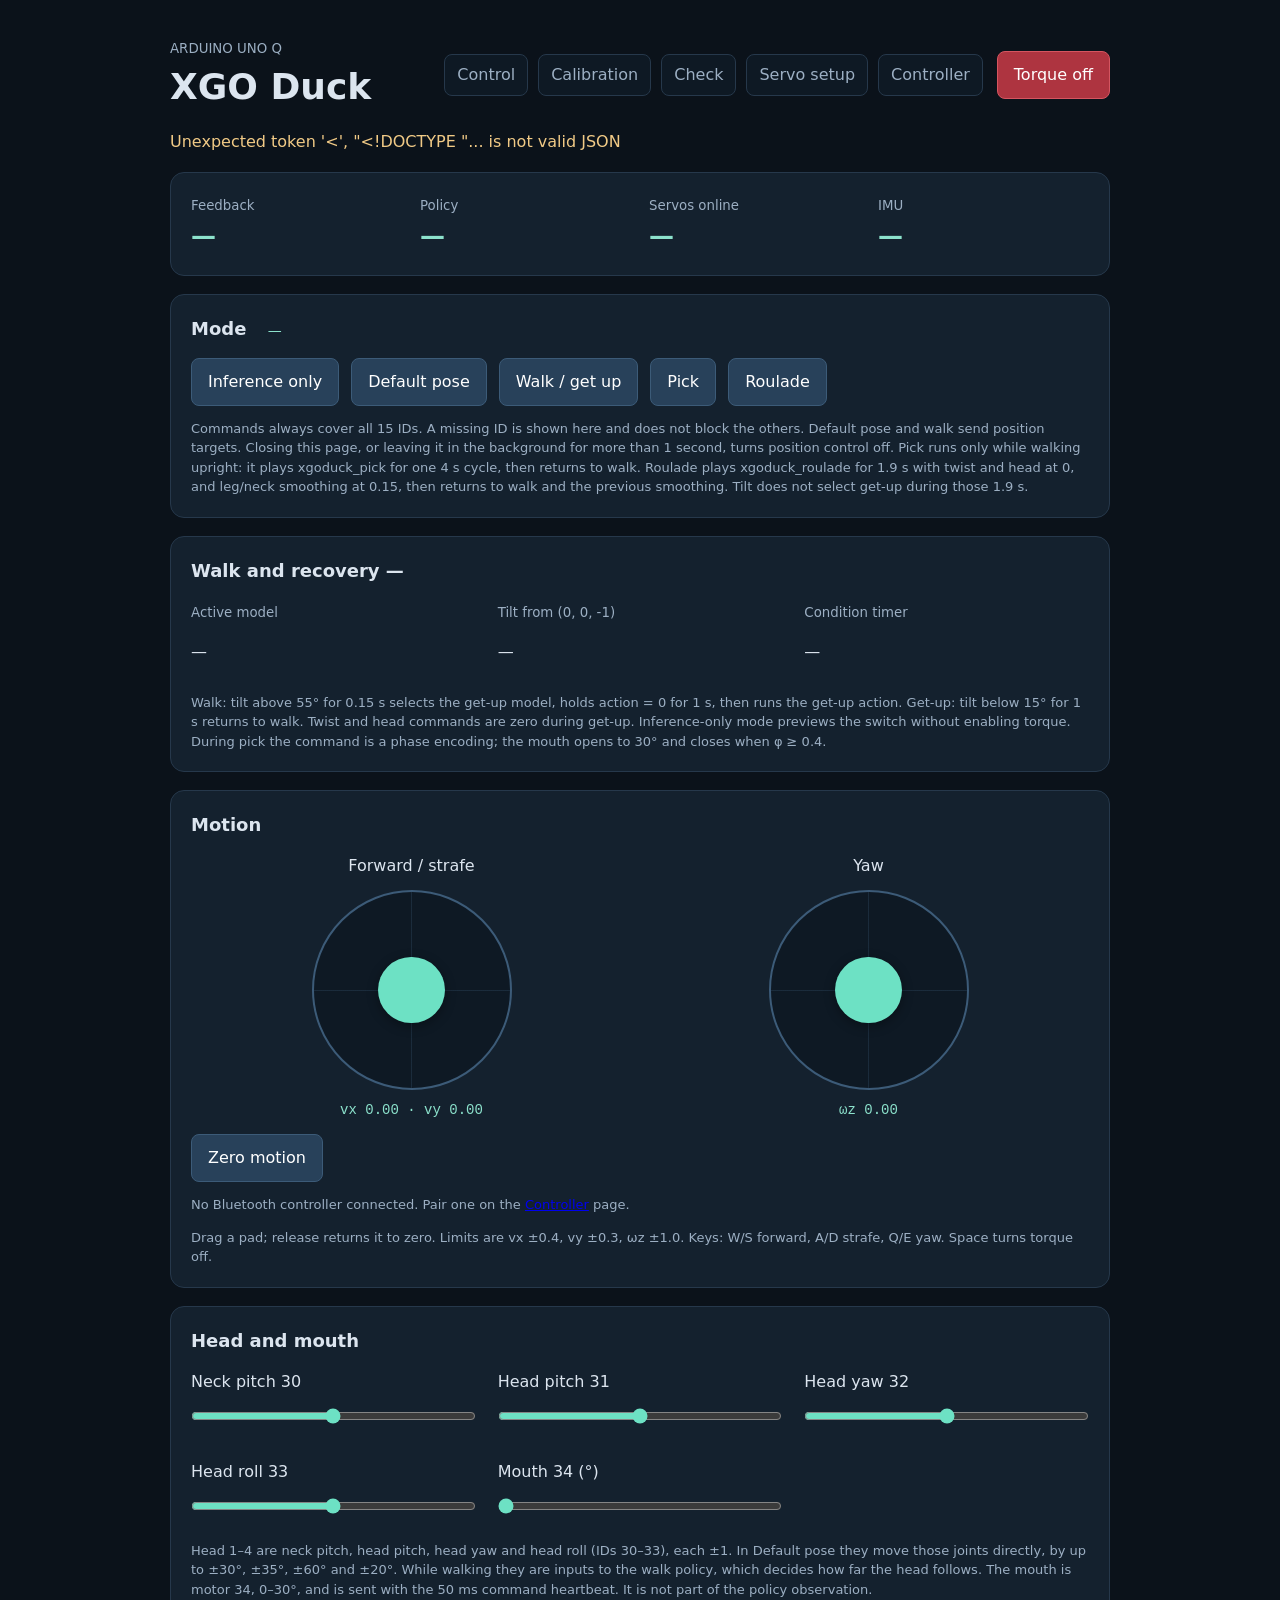
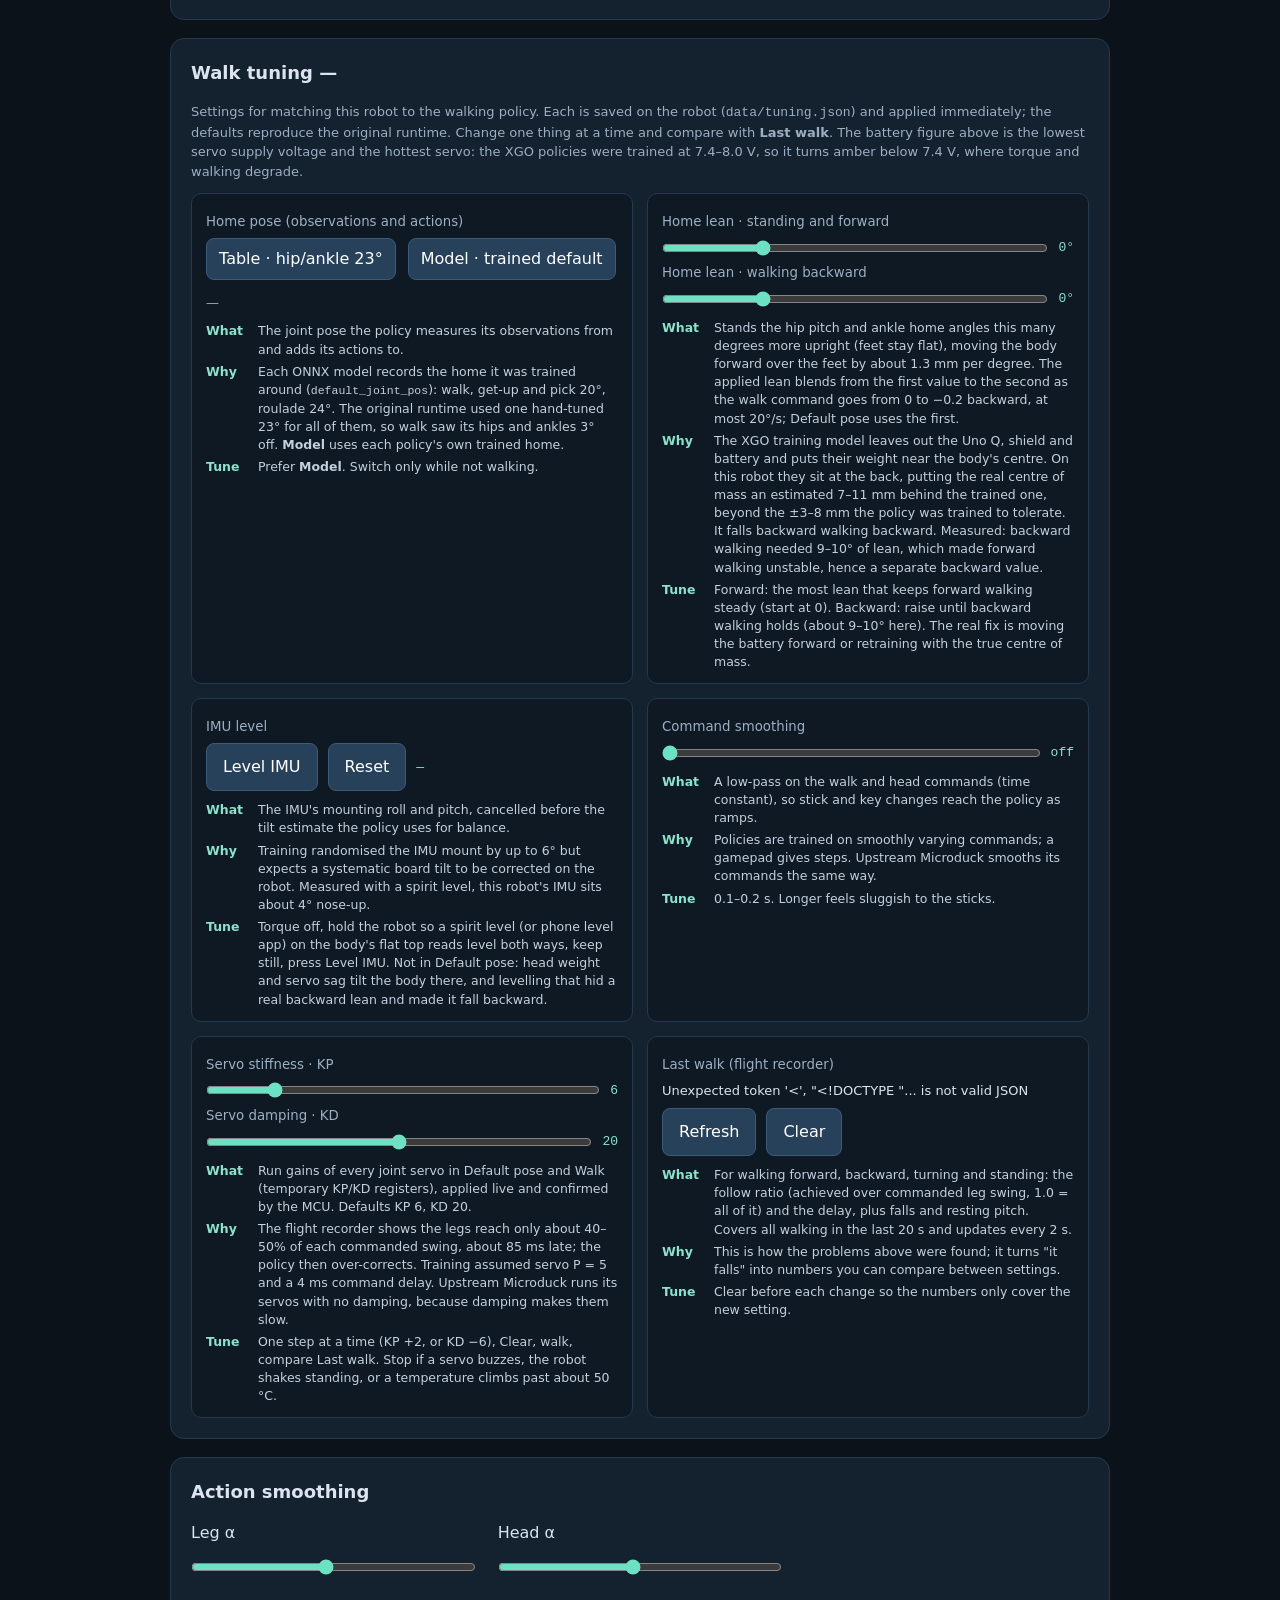
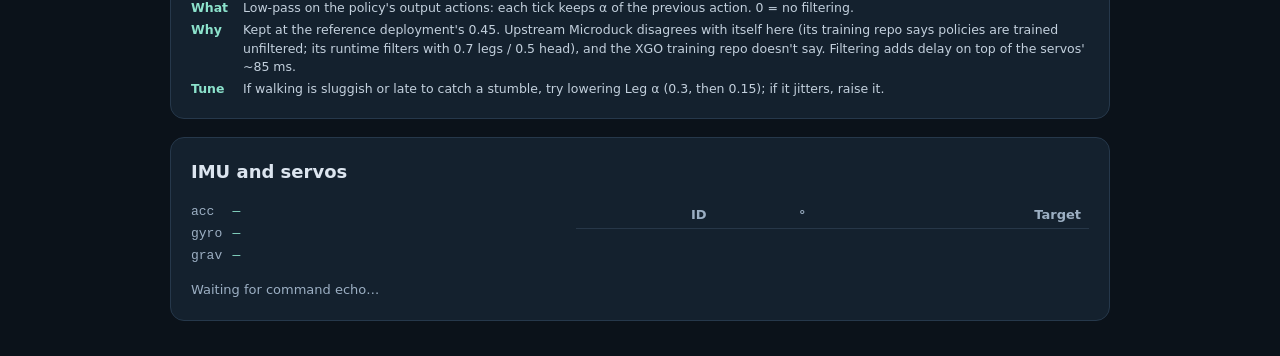
==== commit 07168fe2: "Explain every walk tuning setting where it is set The Control page's Walk tuning section is now one " ====
--- a/assets/index.html
+++ b/assets/index.html
@@ -9,19 +9,54 @@
 <section><h2>Motion</h2><div class="joysticks"><div class="joystick-side"><label id="left-label">Forward / strafe</label><div class="joy" id="joy-left" role="group" aria-labelledby="left-label"><div class="knob"></div></div><p class="joy-value">vx <span id="vxValue">0.00</span> · vy <span id="vyValue">0.00</span></p></div><div class="joystick-side"><label id="right-label">Yaw</label><div class="joy" id="joy-right" role="group" aria-labelledby="right-label"><div class="knob"></div></div><p class="joy-value">ωz <span id="wzValue">0.00</span></p></div></div><button id="zero">Zero motion</button><p class="hint" id="pad-note">No Bluetooth controller connected. Pair one on the <a href="/controller.html">Controller</a> page.</p><p class="hint">Drag a pad; release returns it to zero. Limits are vx ±0.4, vy ±0.3, ωz ±1.0. Keys: W/S forward, A/D strafe, Q/E yaw. Space turns torque off.</p></section>
 <section><h2>Head and mouth</h2><div class="controls" id="head-controls"></div><p class="hint">Head 1–4 are neck pitch, head pitch, head yaw and head roll (IDs 30–33), each ±1. In Default pose they move those joints directly, by up to ±30°, ±35°, ±60° and ±20°. While walking they are inputs to the walk policy, which decides how far the head follows. The mouth is motor 34, 0–30°, and is sent with the 50 ms command heartbeat. It is not part of the policy observation.</p></section>
 <section><h2>Walk tuning <span id="battery">—</span></h2>
-<div class="tune-grid">
-<div><small>Home pose (observations and actions)</small><div class="buttons tune-toggle"><button data-home="table">Table · hip/ankle 23°</button><button data-home="model">Model · trained default</button></div><p class="hint" id="home-detail">—</p>
-<small>Home lean · standing and forward <span id="lean-now"></span></small><div class="tune-row"><input id="home-lean" type="range" min="-5" max="15" step="1" value="0"><code id="home-lean-v">0°</code></div>
-<small>Home lean · walking backward</small><div class="tune-row"><input id="home-lean-back" type="range" min="-5" max="15" step="1" value="0"><code id="home-lean-back-v">0°</code></div><p class="hint">Stands the hips and ankles this many degrees more upright than the home pose (Default pose and Walk), moving the body forward over the feet by about 1.3 mm per degree. Use it when the robot's centre of mass is behind the trained one, for example when it tips backward. The applied lean blends from the standing/forward value to the backward value as the walk command goes from 0 to −0.2 backward, changing at most 20°/s. Change these while not walking.</p></div>
-<div><small>Command smoothing</small><div class="tune-row"><input id="cmd-tau" type="range" min="0" max="0.5" step="0.05" value="0"><code id="cmd-tau-v">off</code></div><p class="hint">Low-pass on walk and head commands (time constant). Sticks and keys then reach the policy as ramps instead of steps. Try 0.1–0.2 s.</p></div>
-<div><small>IMU level</small><div class="tune-row"><button id="level-imu">Level IMU</button><button id="reset-imu">Reset</button><code id="imu-bias">—</code></div><p class="hint">With torque off, hold the robot so its <b>body</b> is level: put a spirit level (or a phone level app) on the body's flat top and adjust until it reads level both front-to-back and side-to-side. Keep it still and press Level IMU. It averages the accelerometer for 1 s and stores the roll/pitch that makes a level body read as level. Don't use Default pose for this: the head's weight and servo sag can tilt the body a few degrees, and levelling would hide that real lean from the policy.</p></div>
-</div>
-<div class="tune-grid tune-gains">
-<div><small>Servo stiffness · KP <span id="gain-state"></span></small><div class="tune-row"><input id="servo-kp" type="range" min="1" max="32" step="1" value="6"><code id="servo-kp-v">6</code></div><p class="hint">Proportional gain of every joint servo in Default pose and Walk (default 6). Higher follows the policy more closely; too high buzzes, oscillates or runs hot. Raise in steps of 2.</p></div>
-<div><small>Servo damping · KD</small><div class="tune-row"><input id="servo-kd" type="range" min="0" max="40" step="1" value="20"><code id="servo-kd-v">20</code></div><p class="hint">Derivative gain (default 20). Lower responds faster but can overshoot; upstream Microduck runs with none.</p></div>
-<div><small>Last walk (flight recorder)</small><div id="walk-summary" class="walk-summary">—</div><div class="tune-row"><button id="walk-refresh">Refresh</button><button id="walk-clear">Clear</button></div><p class="hint">Follow ratio = how much of each commanded leg swing the servos achieved (1.0 = all of it), with the delay. It covers all walking in the recorder's last 20 s and updates every 2 s. Press Clear before each gain change so the numbers only cover the new setting.</p></div>
-</div>
-<p class="hint">Saved on the robot in data/tuning.json and applied immediately. Home pose: <b>Table</b> is upstream's hand-tuned 23° for every model; <b>Model</b> uses each model's own trained default (walk, get-up and pick 20°, roulade 24°). Switch it while not walking, then compare.</p></section>
-<section><h2>Action smoothing</h2><div class="controls"><label>Leg α<input id="leg-alpha" type="range" min="0" max="0.95" value="0.45" step="0.05"></label><label>Head α<input id="head-alpha" type="range" min="0" max="0.95" value="0.45" step="0.05"></label></div></section>
+<p class="hint">Settings for matching this robot to the walking policy. Each is saved on the robot (<code>data/tuning.json</code>) and applied immediately; the defaults reproduce the original runtime. Change one thing at a time and compare with <b>Last walk</b>. The battery figure above is the lowest servo supply voltage and the hottest servo: the XGO policies were trained at 7.4–8.0 V, so it turns amber below 7.4 V, where torque and walking degrade.</p>
+<div class="tune-cards">
+
+<div class="tune-card"><small>Home pose (observations and actions)</small>
+<div class="buttons tune-toggle"><button data-home="table">Table · hip/ankle 23°</button><button data-home="model">Model · trained default</button></div><p class="hint" id="home-detail">—</p>
+<dl class="why"><dt>What</dt><dd>The joint pose the policy measures its observations from and adds its actions to.</dd>
+<dt>Why</dt><dd>Each ONNX model records the home it was trained around (<code>default_joint_pos</code>): walk, get-up and pick 20°, roulade 24°. The original runtime used one hand-tuned 23° for all of them, so walk saw its hips and ankles 3° off. <b>Model</b> uses each policy's own trained home.</dd>
+<dt>Tune</dt><dd>Prefer <b>Model</b>. Switch only while not walking.</dd></dl></div>
+
+<div class="tune-card"><small>Home lean · standing and forward <span id="lean-now"></span></small>
+<div class="tune-row"><input id="home-lean" type="range" min="-5" max="15" step="1" value="0"><code id="home-lean-v">0°</code></div>
+<small>Home lean · walking backward</small>
+<div class="tune-row"><input id="home-lean-back" type="range" min="-5" max="15" step="1" value="0"><code id="home-lean-back-v">0°</code></div>
+<dl class="why"><dt>What</dt><dd>Stands the hip pitch and ankle home angles this many degrees more upright (feet stay flat), moving the body forward over the feet by about 1.3 mm per degree. The applied lean blends from the first value to the second as the walk command goes from 0 to −0.2 backward, at most 20°/s; Default pose uses the first.</dd>
+<dt>Why</dt><dd>The XGO training model leaves out the Uno Q, shield and battery and puts their weight near the body's centre. On this robot they sit at the back, putting the real centre of mass an estimated 7–11 mm behind the trained one, beyond the ±3–8 mm the policy was trained to tolerate. It falls backward walking backward. Measured: backward walking needed 9–10° of lean, which made forward walking unstable, hence a separate backward value.</dd>
+<dt>Tune</dt><dd>Forward: the most lean that keeps forward walking steady (start at 0). Backward: raise until backward walking holds (about 9–10° here). The real fix is moving the battery forward or retraining with the true centre of mass.</dd></dl></div>
+
+<div class="tune-card"><small>IMU level</small>
+<div class="tune-row"><button id="level-imu">Level IMU</button><button id="reset-imu">Reset</button><code id="imu-bias">—</code></div>
+<dl class="why"><dt>What</dt><dd>The IMU's mounting roll and pitch, cancelled before the tilt estimate the policy uses for balance.</dd>
+<dt>Why</dt><dd>Training randomised the IMU mount by up to 6° but expects a systematic board tilt to be corrected on the robot. Measured with a spirit level, this robot's IMU sits about 4° nose-up.</dd>
+<dt>Tune</dt><dd>Torque off, hold the robot so a spirit level (or phone level app) on the body's flat top reads level both ways, keep still, press Level IMU. Not in Default pose: head weight and servo sag tilt the body there, and levelling that hid a real backward lean and made it fall backward.</dd></dl></div>
+
+<div class="tune-card"><small>Command smoothing</small>
+<div class="tune-row"><input id="cmd-tau" type="range" min="0" max="0.5" step="0.05" value="0"><code id="cmd-tau-v">off</code></div>
+<dl class="why"><dt>What</dt><dd>A low-pass on the walk and head commands (time constant), so stick and key changes reach the policy as ramps.</dd>
+<dt>Why</dt><dd>Policies are trained on smoothly varying commands; a gamepad gives steps. Upstream Microduck smooths its commands the same way.</dd>
+<dt>Tune</dt><dd>0.1–0.2 s. Longer feels sluggish to the sticks.</dd></dl></div>
+
+<div class="tune-card"><small>Servo stiffness · KP <span id="gain-state"></span></small>
+<div class="tune-row"><input id="servo-kp" type="range" min="1" max="32" step="1" value="6"><code id="servo-kp-v">6</code></div>
+<small>Servo damping · KD</small>
+<div class="tune-row"><input id="servo-kd" type="range" min="0" max="40" step="1" value="20"><code id="servo-kd-v">20</code></div>
+<dl class="why"><dt>What</dt><dd>Run gains of every joint servo in Default pose and Walk (temporary KP/KD registers), applied live and confirmed by the MCU. Defaults KP 6, KD 20.</dd>
+<dt>Why</dt><dd>The flight recorder shows the legs reach only about 40–50% of each commanded swing, about 85 ms late; the policy then over-corrects. Training assumed servo P = 5 and a 4 ms command delay. Upstream Microduck runs its servos with no damping, because damping makes them slow.</dd>
+<dt>Tune</dt><dd>One step at a time (KP +2, or KD −6), Clear, walk, compare Last walk. Stop if a servo buzzes, the robot shakes standing, or a temperature climbs past about 50 °C.</dd></dl></div>
+
+<div class="tune-card"><small>Last walk (flight recorder)</small>
+<div id="walk-summary" class="walk-summary">—</div><div class="tune-row"><button id="walk-refresh">Refresh</button><button id="walk-clear">Clear</button></div>
+<dl class="why"><dt>What</dt><dd>For walking forward, backward, turning and standing: the follow ratio (achieved over commanded leg swing, 1.0 = all of it) and the delay, plus falls and resting pitch. Covers all walking in the last 20 s and updates every 2 s.</dd>
+<dt>Why</dt><dd>This is how the problems above were found; it turns "it falls" into numbers you can compare between settings.</dd>
+<dt>Tune</dt><dd>Clear before each change so the numbers only cover the new setting.</dd></dl></div>
+
+</div></section>
+<section><h2>Action smoothing</h2><div class="controls"><label>Leg α<input id="leg-alpha" type="range" min="0" max="0.95" value="0.45" step="0.05"></label><label>Head α<input id="head-alpha" type="range" min="0" max="0.95" value="0.45" step="0.05"></label></div>
+<dl class="why"><dt>What</dt><dd>Low-pass on the policy's output actions: each tick keeps α of the previous action. 0 = no filtering.</dd>
+<dt>Why</dt><dd>Kept at the reference deployment's 0.45. Upstream Microduck disagrees with itself here (its training repo says policies are trained unfiltered; its runtime filters with 0.7 legs / 0.5 head), and the XGO training repo doesn't say. Filtering adds delay on top of the servos' ~85 ms.</dd>
+<dt>Tune</dt><dd>If walking is sluggish or late to catch a stumble, try lowering Leg α (0.3, then 0.15); if it jitters, raise it.</dd></dl></section>
+
 <section class="telemetry"><h2>IMU and servos</h2><div class="telemetry-grid"><div class="imu-lines"><div><b>acc</b><span id="acc-values">—</span></div><div><b>gyro</b><span id="gyro-values">—</span></div><div><b>grav</b><span id="gravity-values">—</span></div></div><div class="table"><table><thead><tr><th>ID</th><th>°</th><th>Target</th></tr></thead><tbody id="joints"></tbody></table></div></div><p class="hint" id="command-health">Waiting for command echo…</p></section>
 </main><script src="app.js"></script></html>
--- a/assets/style.css
+++ b/assets/style.css
@@ -19,3 +19,4 @@
 .check-list{display:flex;flex-direction:column;gap:8px}.check-row{display:grid;grid-template-columns:1fr 150px 160px auto;gap:12px;align-items:center;padding:10px 12px;border:1px solid #26384b;border-radius:10px;background:#0e1924}.check-row>div{display:flex;flex-direction:column;gap:2px;font-size:13px;color:#9cafc3}.check-row b{font-size:14px;color:#dce5ef}.check-row code{font-size:13px;color:#8ce2cc;text-align:right}.check-result{font-size:13px;color:#9cafc3}.check-row.active{border-color:#f1ca86}.check-row.pass{border-color:#2f6b55;background:#143028}.check-row.pass .check-result{color:#8ce2cc}.check-row.fail{border-color:#ae3440;background:#3a1418}.check-row.fail .check-result{color:#ff8a8a;font-weight:600}.check-row button{padding:7px 12px}@media(max-width:720px){.check-row{grid-template-columns:1fr auto}.check-row>div{grid-column:1/-1}}
 .check-btns{display:flex;gap:6px;flex-wrap:wrap;justify-content:flex-end}.check-dir{font-style:normal;font-size:12px;color:#9cafc3}.check-dir.flipped{color:#f1ca86}.check-row.fail [data-flip]{background:#ae3440;border-color:#d55560}
 .tune-gains{margin-top:18px}.walk-summary{font-size:13px;margin-bottom:8px}.walk-summary p{margin:0 0 6px}.walk-summary table{text-align:left}.walk-summary td,.walk-summary th{padding:3px 8px}
+.tune-cards{display:grid;grid-template-columns:repeat(auto-fill,minmax(300px,1fr));gap:14px;margin-top:12px}.tune-card{border:1px solid #26384b;border-radius:10px;background:#0e1924;padding:12px 14px}.tune-card>small{display:block;margin:6px 0 6px;color:#9cafc3}.tune-card .tune-row{margin-bottom:6px}.why{display:grid;grid-template-columns:44px 1fr;gap:4px 8px;margin:10px 0 0;font-size:12.5px;line-height:1.45}.why dt{color:#8ce2cc;font-weight:600}.why dd{margin:0;color:#c3d0dd}.why code{font-size:11.5px}
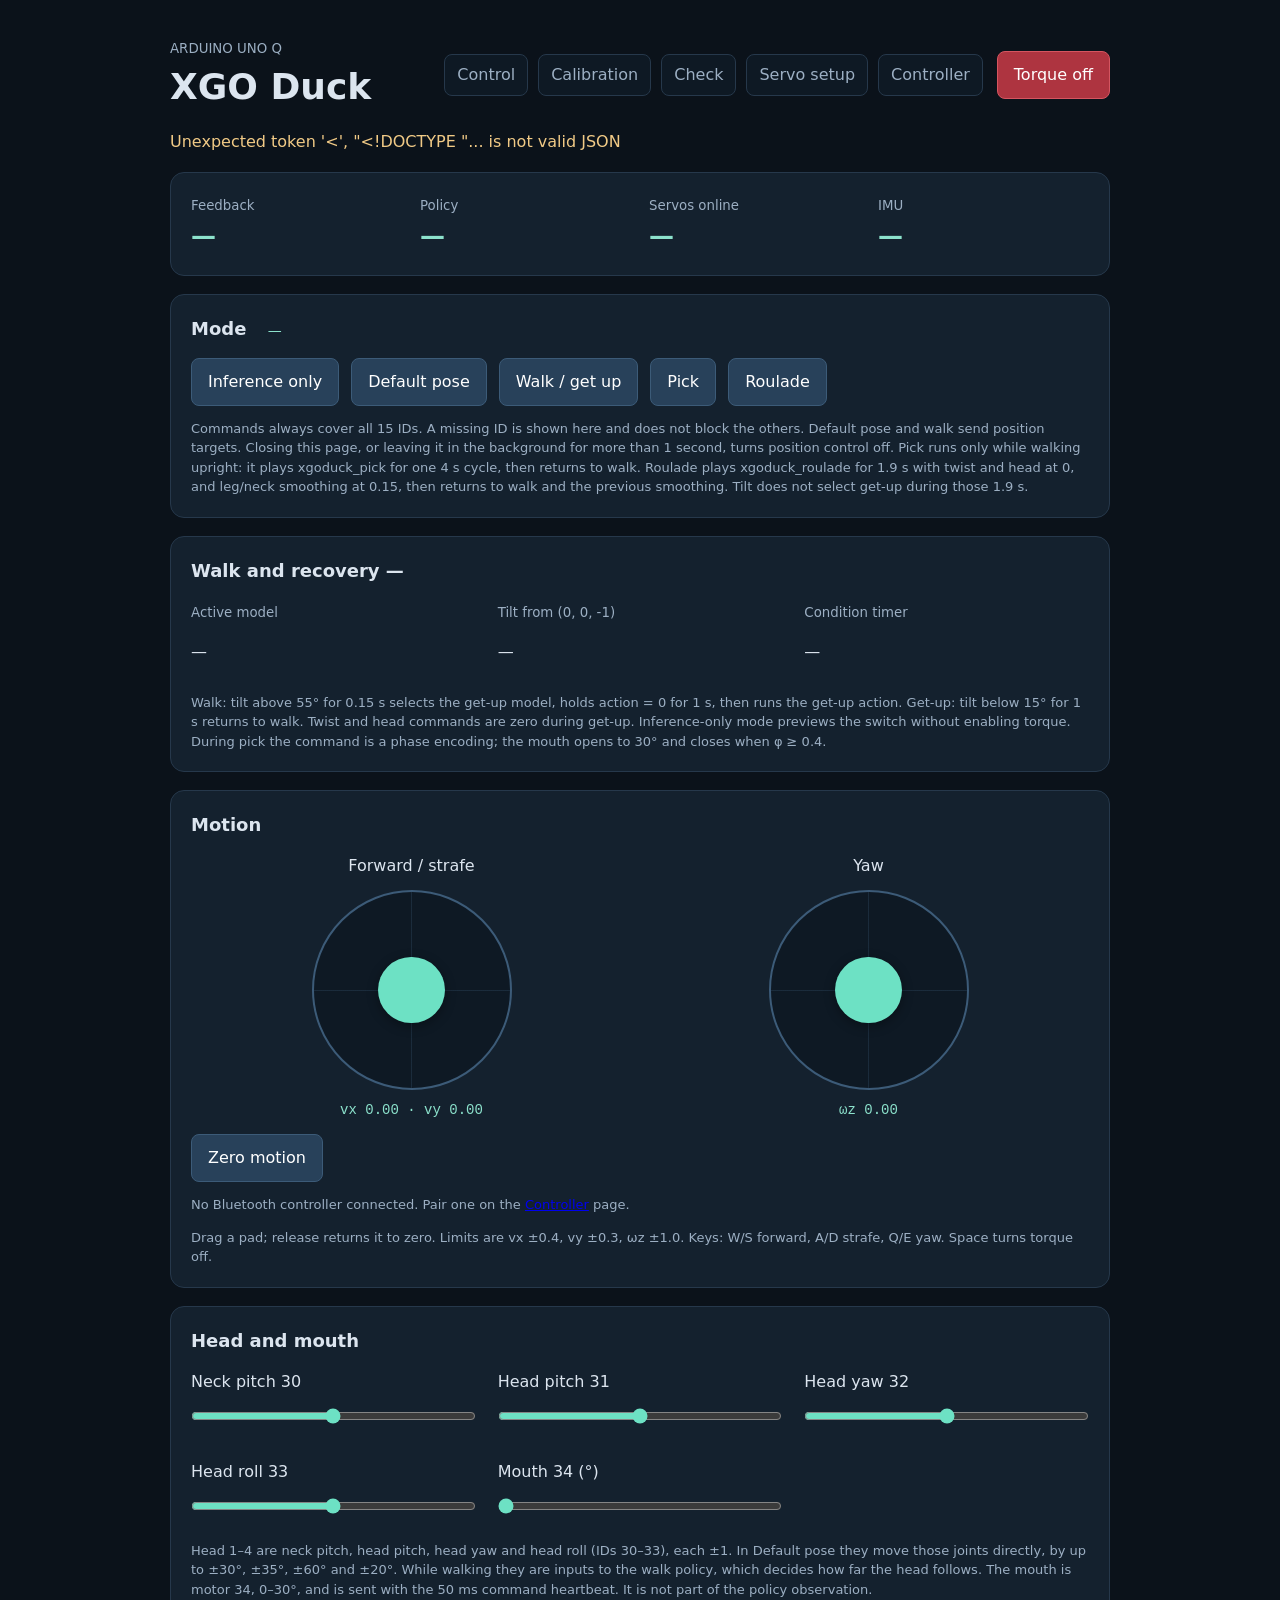
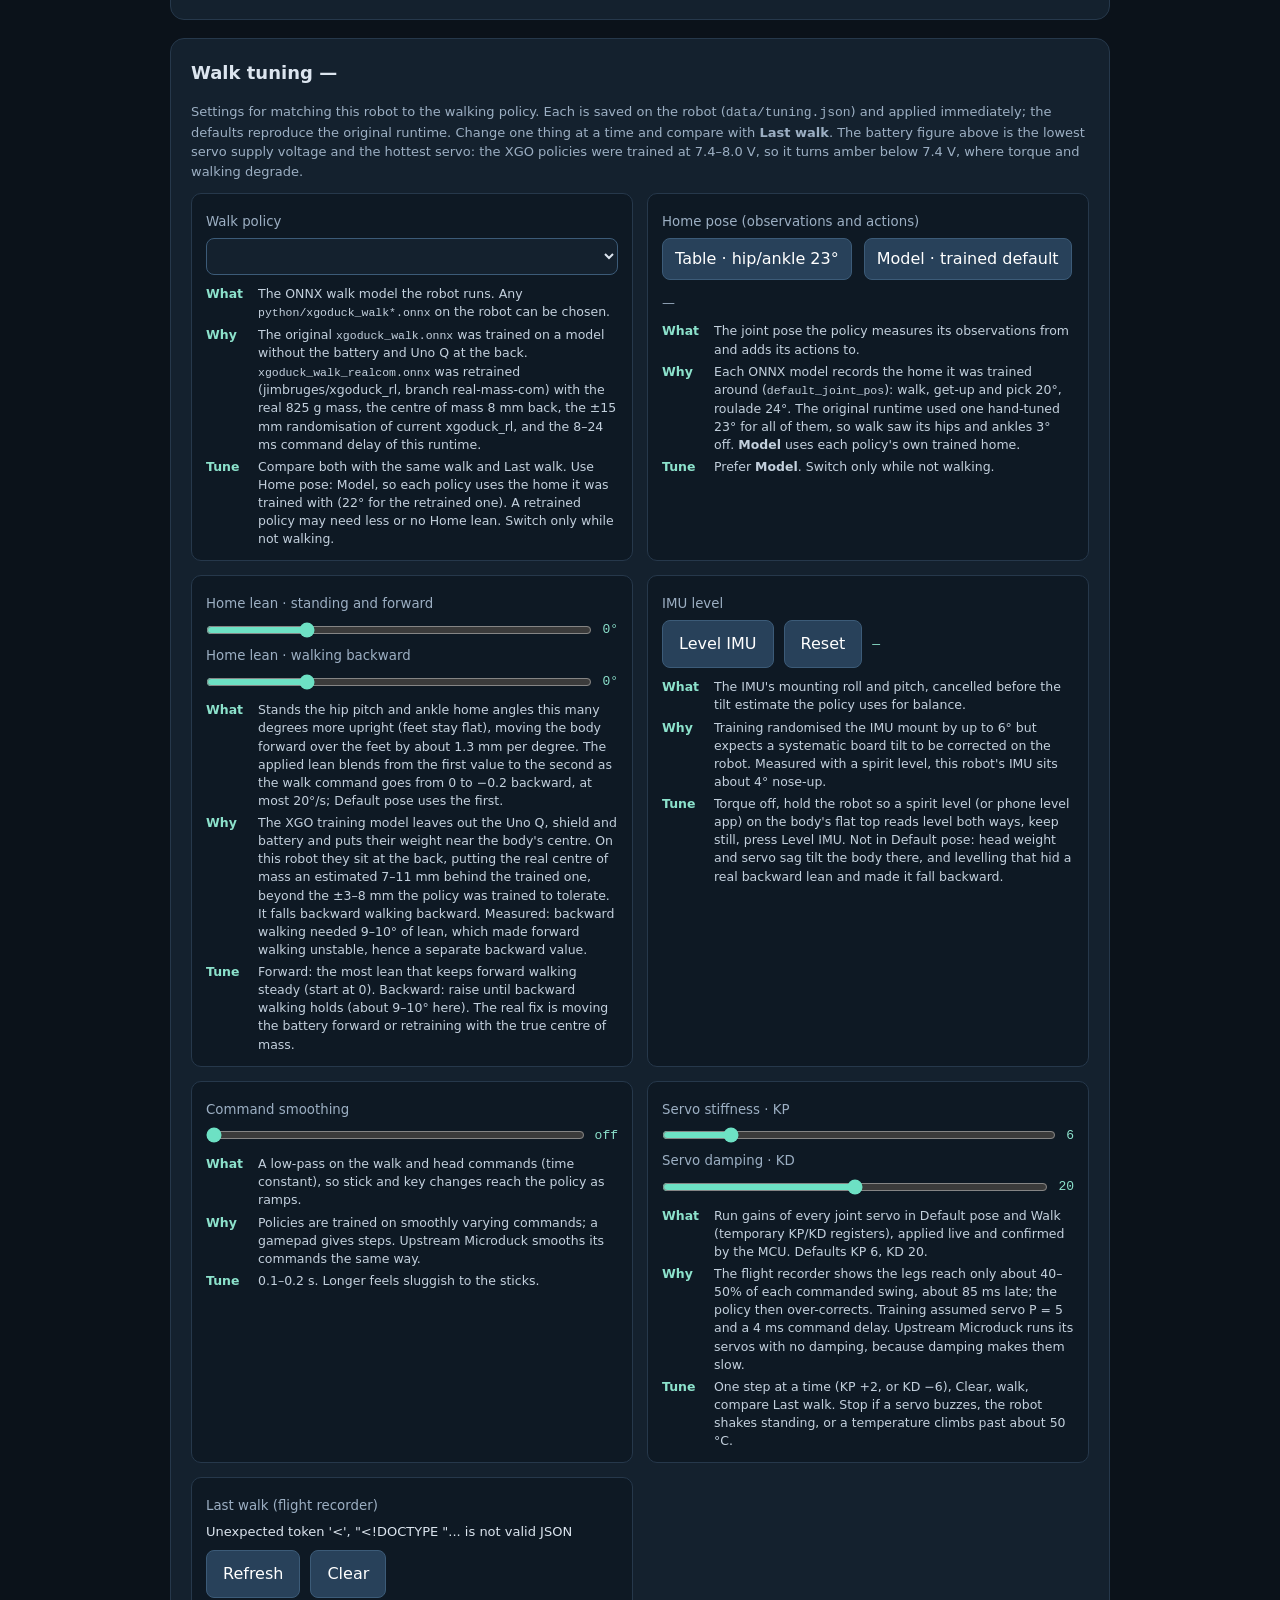
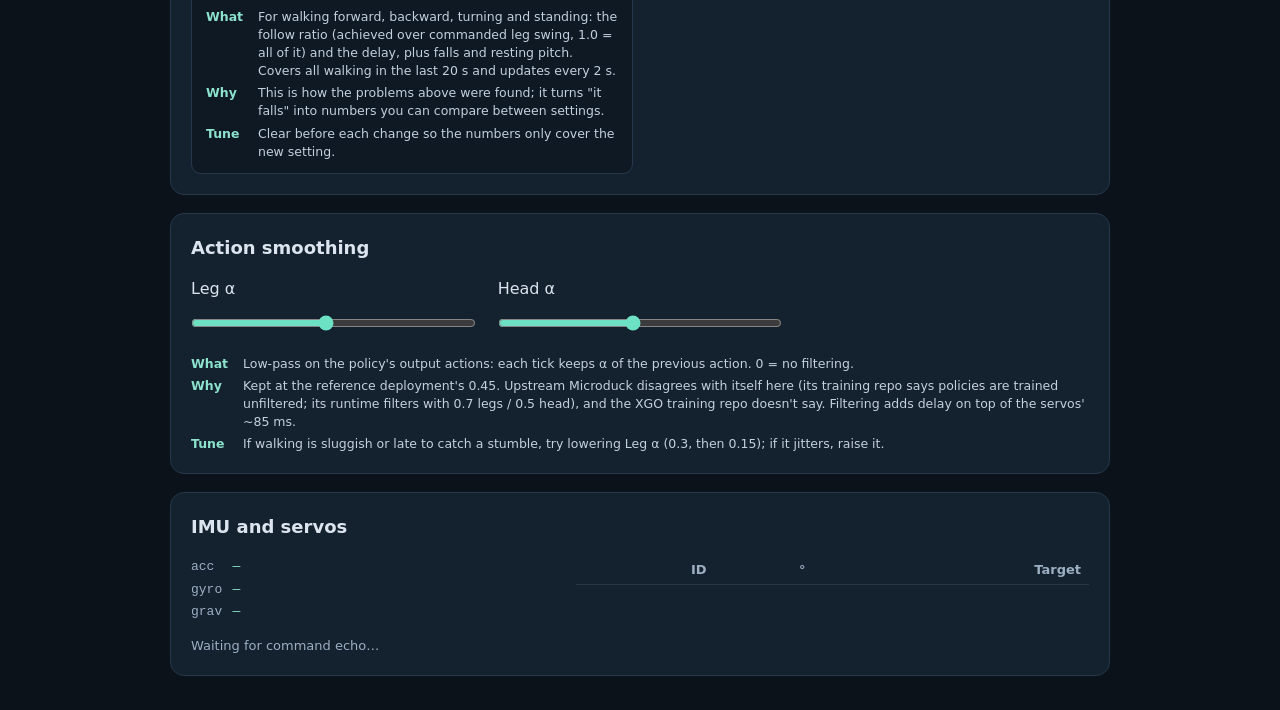
==== commit 287eb55f: "Add a walk policy switch for A/B testing retrained models Walk tuning can now choose any python/xgod" ====
--- a/assets/index.html
+++ b/assets/index.html
@@ -11,6 +11,12 @@
 <section><h2>Walk tuning <span id="battery">—</span></h2>
 <p class="hint">Settings for matching this robot to the walking policy. Each is saved on the robot (<code>data/tuning.json</code>) and applied immediately; the defaults reproduce the original runtime. Change one thing at a time and compare with <b>Last walk</b>. The battery figure above is the lowest servo supply voltage and the hottest servo: the XGO policies were trained at 7.4–8.0 V, so it turns amber below 7.4 V, where torque and walking degrade.</p>
 <div class="tune-cards">
+
+<div class="tune-card"><small>Walk policy</small>
+<div class="tune-row"><select id="walk-model" class="tune-select"></select></div>
+<dl class="why"><dt>What</dt><dd>The ONNX walk model the robot runs. Any <code>python/xgoduck_walk*.onnx</code> on the robot can be chosen.</dd>
+<dt>Why</dt><dd>The original <code>xgoduck_walk.onnx</code> was trained on a model without the battery and Uno Q at the back. <code>xgoduck_walk_realcom.onnx</code> was retrained (jimbruges/xgoduck_rl, branch real-mass-com) with the real 825 g mass, the centre of mass 8 mm back, the ±15 mm randomisation of current xgoduck_rl, and the 8–24 ms command delay of this runtime.</dd>
+<dt>Tune</dt><dd>Compare both with the same walk and Last walk. Use Home pose: Model, so each policy uses the home it was trained with (22° for the retrained one). A retrained policy may need less or no Home lean. Switch only while not walking.</dd></dl></div>
 
 <div class="tune-card"><small>Home pose (observations and actions)</small>
 <div class="buttons tune-toggle"><button data-home="table">Table · hip/ankle 23°</button><button data-home="model">Model · trained default</button></div><p class="hint" id="home-detail">—</p>
--- a/assets/style.css
+++ b/assets/style.css
@@ -20,3 +20,4 @@
 .check-btns{display:flex;gap:6px;flex-wrap:wrap;justify-content:flex-end}.check-dir{font-style:normal;font-size:12px;color:#9cafc3}.check-dir.flipped{color:#f1ca86}.check-row.fail [data-flip]{background:#ae3440;border-color:#d55560}
 .tune-gains{margin-top:18px}.walk-summary{font-size:13px;margin-bottom:8px}.walk-summary p{margin:0 0 6px}.walk-summary table{text-align:left}.walk-summary td,.walk-summary th{padding:3px 8px}
 .tune-cards{display:grid;grid-template-columns:repeat(auto-fill,minmax(300px,1fr));gap:14px;margin-top:12px}.tune-card{border:1px solid #26384b;border-radius:10px;background:#0e1924;padding:12px 14px}.tune-card>small{display:block;margin:6px 0 6px;color:#9cafc3}.tune-card .tune-row{margin-bottom:6px}.why{display:grid;grid-template-columns:44px 1fr;gap:4px 8px;margin:10px 0 0;font-size:12.5px;line-height:1.45}.why dt{color:#8ce2cc;font-weight:600}.why dd{margin:0;color:#c3d0dd}.why code{font-size:11.5px}
+.tune-select{flex:1;padding:7px 10px;border-radius:8px;border:1px solid #3c5b78;background:#14212e;color:#dce5ef;font:inherit}
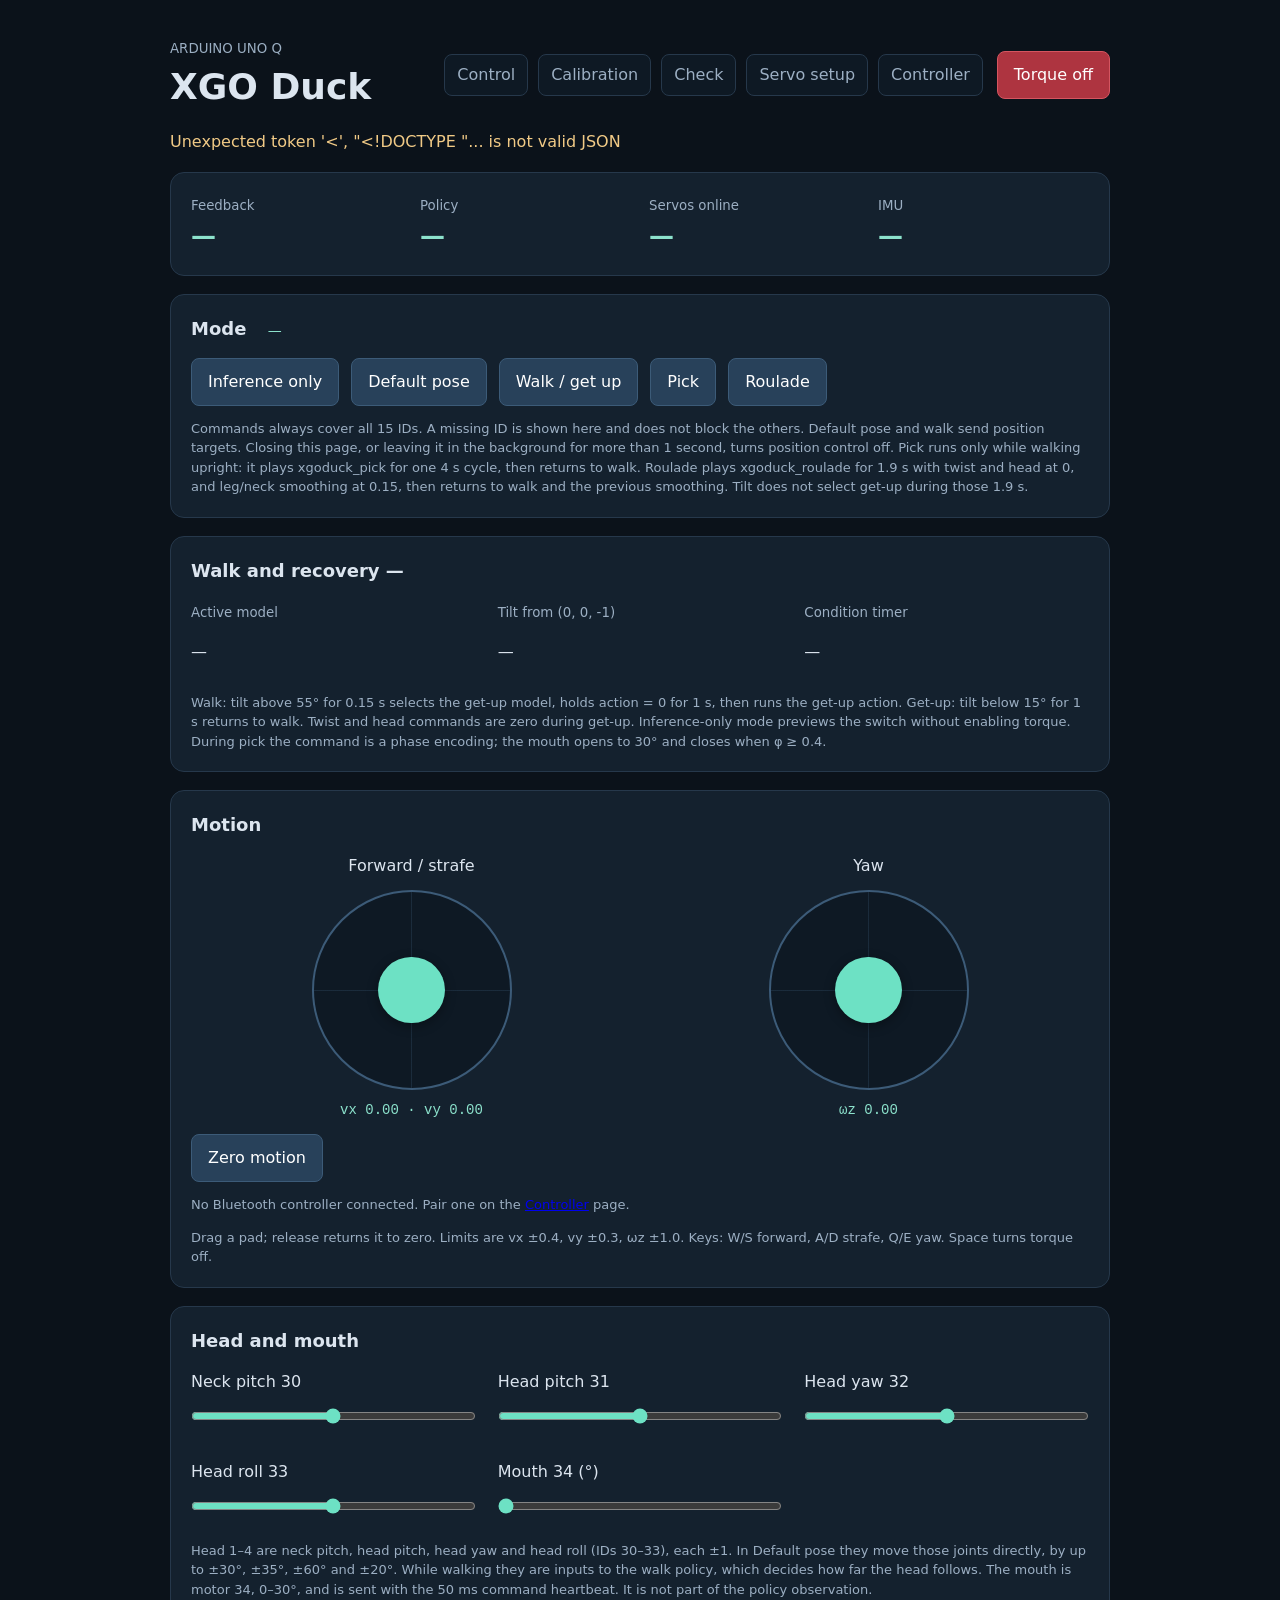
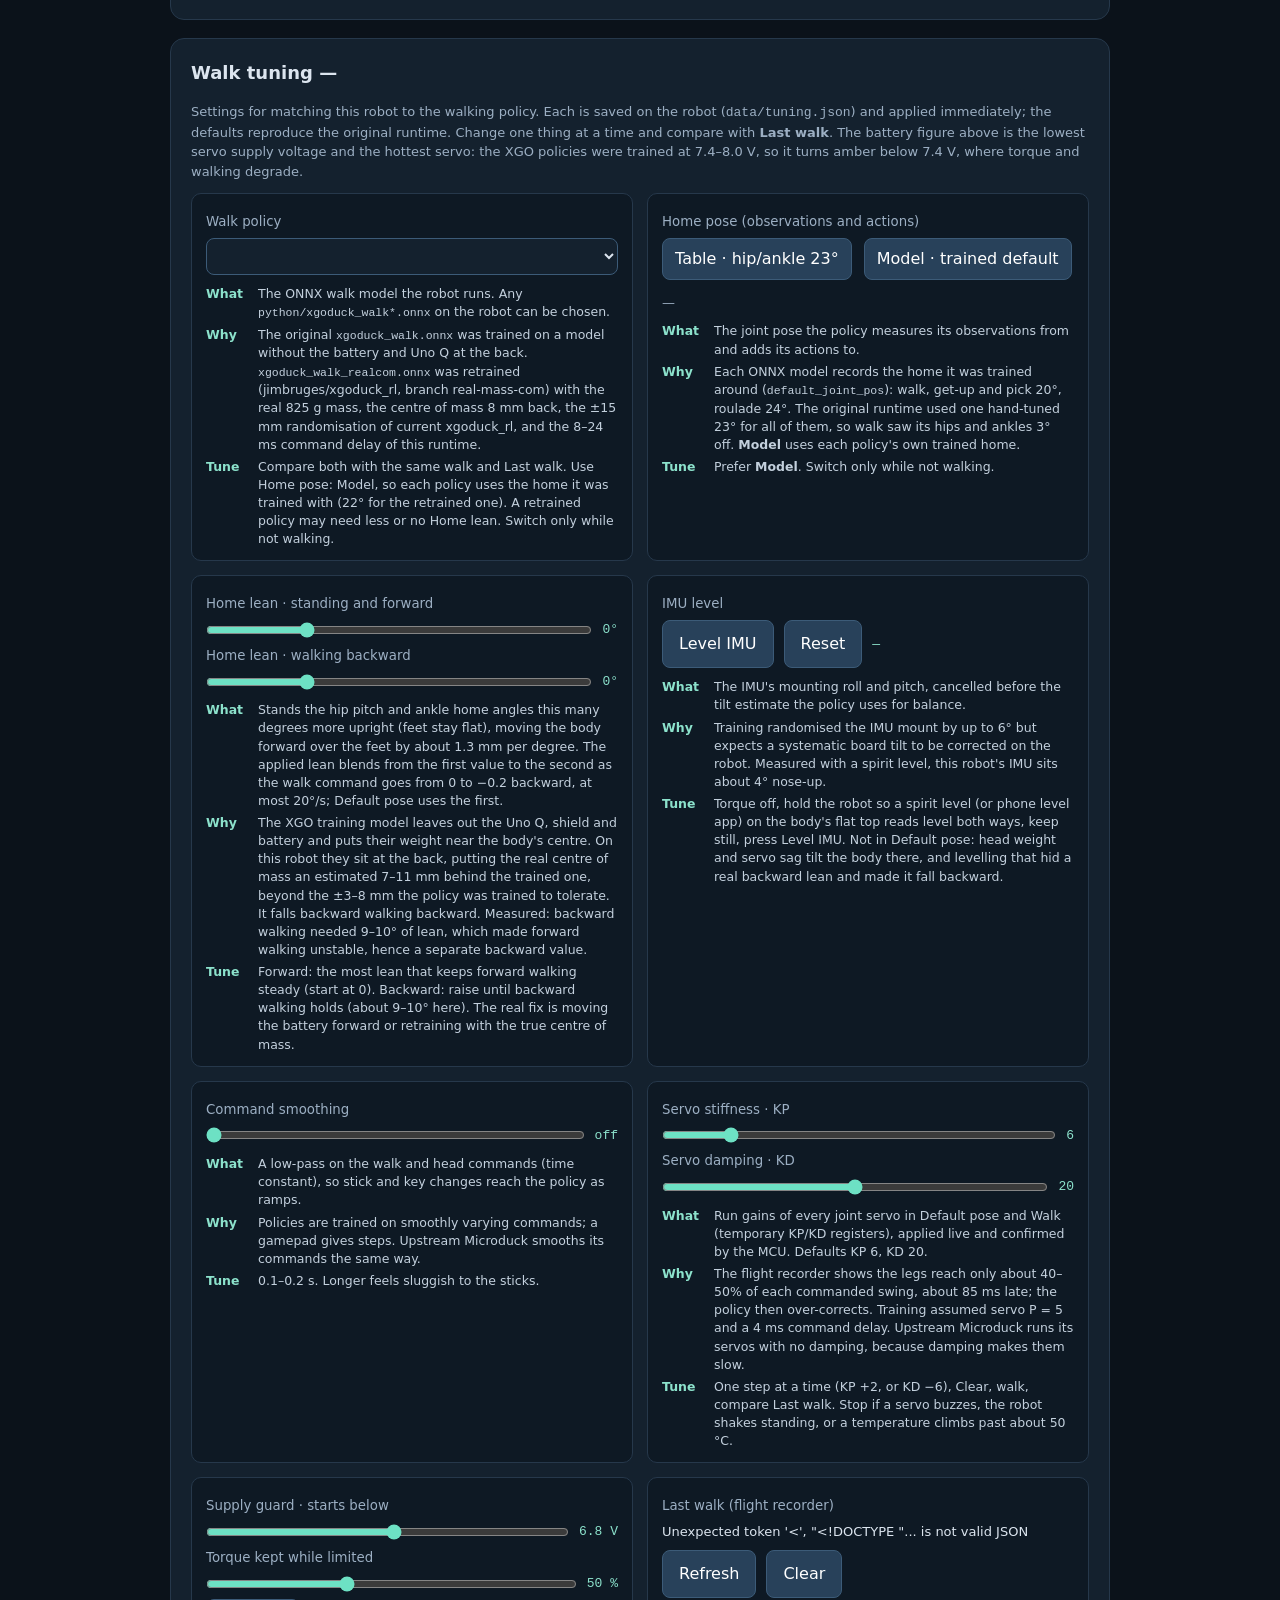
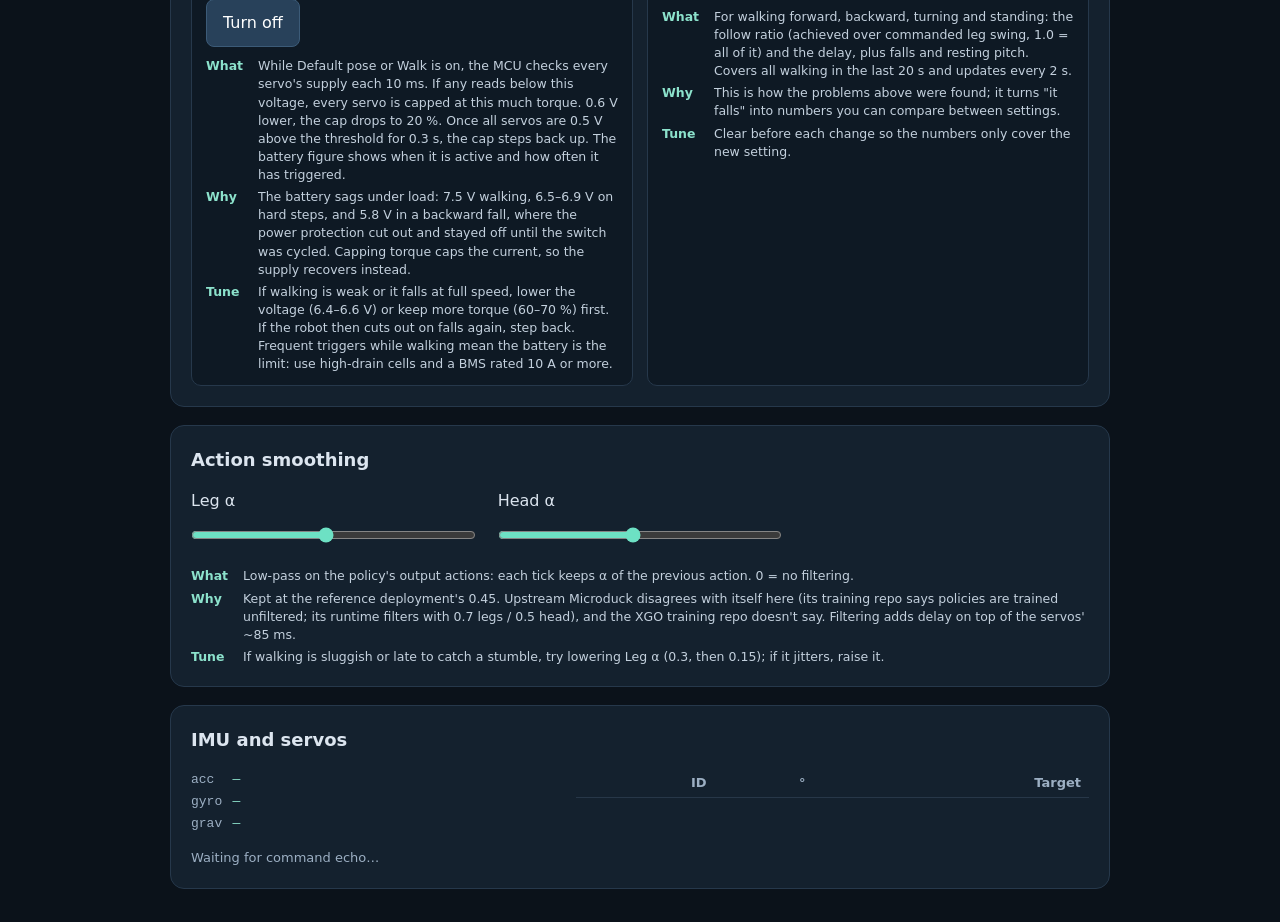
==== commit 67ad29ba: "Make the supply guard tunable, and fix the Control page script At 6.8 V and 50 % the guard kept powe" ====
--- a/assets/index.html
+++ b/assets/index.html
@@ -52,6 +52,15 @@
 <dt>Why</dt><dd>The flight recorder shows the legs reach only about 40–50% of each commanded swing, about 85 ms late; the policy then over-corrects. Training assumed servo P = 5 and a 4 ms command delay. Upstream Microduck runs its servos with no damping, because damping makes them slow.</dd>
 <dt>Tune</dt><dd>One step at a time (KP +2, or KD −6), Clear, walk, compare Last walk. Stop if a servo buzzes, the robot shakes standing, or a temperature climbs past about 50 °C.</dd></dl></div>
 
+<div class="tune-card"><small>Supply guard · starts below <span id="guard-state"></span></small>
+<div class="tune-row"><input id="guard-v" type="range" min="5.5" max="8.0" step="0.1" value="6.8"><code id="guard-v-v">6.8 V</code></div>
+<small>Torque kept while limited</small>
+<div class="tune-row"><input id="guard-pct" type="range" min="20" max="100" step="5" value="50"><code id="guard-pct-v">50 %</code></div>
+<button id="guard-off">Turn off</button>
+<dl class="why"><dt>What</dt><dd>While Default pose or Walk is on, the MCU checks every servo's supply each 10 ms. If any reads below this voltage, every servo is capped at this much torque. 0.6 V lower, the cap drops to 20 %. Once all servos are 0.5 V above the threshold for 0.3 s, the cap steps back up. The battery figure shows when it is active and how often it has triggered.</dd>
+<dt>Why</dt><dd>The battery sags under load: 7.5 V walking, 6.5–6.9 V on hard steps, and 5.8 V in a backward fall, where the power protection cut out and stayed off until the switch was cycled. Capping torque caps the current, so the supply recovers instead.</dd>
+<dt>Tune</dt><dd>If walking is weak or it falls at full speed, lower the voltage (6.4–6.6 V) or keep more torque (60–70 %) first. If the robot then cuts out on falls again, step back. Frequent triggers while walking mean the battery is the limit: use high-drain cells and a BMS rated 10 A or more.</dd></dl></div>
+
 <div class="tune-card"><small>Last walk (flight recorder)</small>
 <div id="walk-summary" class="walk-summary">—</div><div class="tune-row"><button id="walk-refresh">Refresh</button><button id="walk-clear">Clear</button></div>
 <dl class="why"><dt>What</dt><dd>For walking forward, backward, turning and standing: the follow ratio (achieved over commanded leg swing, 1.0 = all of it) and the delay, plus falls and resting pitch. Covers all walking in the last 20 s and updates every 2 s.</dd>
--- a/assets/style.css
+++ b/assets/style.css
@@ -3,7 +3,7 @@
 .telemetry-grid{display:grid;grid-template-columns:minmax(180px,1fr) 1.4fr;gap:18px;align-items:start}.imu-lines{font:13px/1.7 ui-monospace,monospace;color:#8ce2cc}.imu-lines b{display:inline-block;min-width:3.2em;color:#9cafc3;font-weight:normal}.telemetry .table{max-height:220px}.telemetry td,.telemetry th{padding:4px 8px;font-size:13px}tr.missing{color:#9cafc3;opacity:.55}@media(max-width:620px){.telemetry-grid{grid-template-columns:1fr}}
 .header-actions{display:flex;align-items:center;gap:14px;flex-wrap:wrap}.nav{display:flex;gap:10px;flex-wrap:wrap}.nav a{color:#9cafc3;text-decoration:none;padding:8px 12px;border:1px solid #26384b;border-radius:8px;background:#0e1924}.nav a:hover{color:#fff;border-color:#3c5b78}.nav a[aria-current=page]{color:#8ce2cc;border-color:#3c8f7a}
 .warn{background:#3a2a12;border:1px solid #8a6a2a;color:#f1ca86;padding:12px 14px;border-radius:10px;margin:12px 0}
-.cal-list{display:flex;flex-direction:column;gap:12px}.cal-row{display:grid;grid-template-columns:minmax(160px,180px) 1fr auto;gap:12px;align-items:center;padding:12px;border:1px solid #26384b;border-radius:10px;background:#0e1924}.cal-row.done{background:#143028;border-color:#2f6b55}.cal-row input[type=range]{margin:0;width:100%}.cal-meta{display:flex;flex-direction:column;gap:2px;font-size:13px}.cal-meta b{font-size:15px}.cal-actions{display:flex;align-items:center;gap:10px;min-width:140px;justify-content:flex-end}.cal-actions span{font:13px monospace;color:#8ce2cc;min-width:42px;text-align:right}
+.cal-list{display:flex;flex-direction:column;gap:12px}.cal-row{display:grid;grid-template-columns:minmax(160px,180px) 1fr auto;gap:12px;align-items:center;padding:12px;border:1px solid #26384b;border-radius:10px;background:#0e1924}.cal-row.done{background:#143028;border-color:#2f6b55}.cal-row.lost{border-color:#f1ca86}.cal-row input[type=range]{margin:0;width:100%}.cal-meta{display:flex;flex-direction:column;gap:2px;font-size:13px}.cal-meta b{font-size:15px}.cal-actions{display:flex;align-items:center;gap:10px;min-width:140px;justify-content:flex-end}.cal-actions span{font:13px monospace;color:#8ce2cc;min-width:42px;text-align:right}
 .servo-form{display:flex;flex-wrap:wrap;gap:14px;align-items:end}.servo-form label{min-width:120px}.servo-form input[type=number]{display:block;width:100%;margin-top:6px;padding:8px 10px;border-radius:8px;border:1px solid #3c5b78;background:#0e1924;color:#dce5ef;font:inherit}
 .page-servo{max-width:720px}.page-servo h1{font-size:28px}.page-servo .warn{padding:8px 12px;margin:8px 0 4px;font-size:13px}.page-servo .servo-steps{margin:0 0 8px;padding:0 0 0 1.4em;font-size:13px;color:#9cafc3;line-height:1.7}.page-servo #message{min-height:20px;margin:4px 0 0;font-size:14px}.page-servo .servo-panel{padding:14px;margin-top:12px}.servo-toolbar{display:flex;flex-wrap:wrap;gap:10px;align-items:end;margin-bottom:12px;padding-bottom:12px;border-bottom:1px solid #26384b}.servo-toolbar label{min-width:88px;font-size:13px;color:#9cafc3}.servo-toolbar input,.servo-row input,.servo-row select{width:88px;padding:6px 8px;border-radius:6px;border:1px solid #3c5b78;background:#0e1924;color:#dce5ef;font:inherit}.servo-toolbar button,.servo-row button{padding:7px 12px}.servo-grid{display:flex;flex-direction:column;gap:8px}.servo-row{display:grid;grid-template-columns:96px 88px 88px auto 1fr;gap:8px;align-items:center}.servo-row .servo-label{font-size:13px;color:#9cafc3}.servo-row .hint{margin:0}.servo-readout{font:14px monospace;color:#8ce2cc;min-width:88px}
 @media(max-width:720px){.cal-row{grid-template-columns:1fr;}.cal-actions{justify-content:space-between}.servo-row{grid-template-columns:80px 1fr auto;}.servo-row .hint{grid-column:1/-1}}
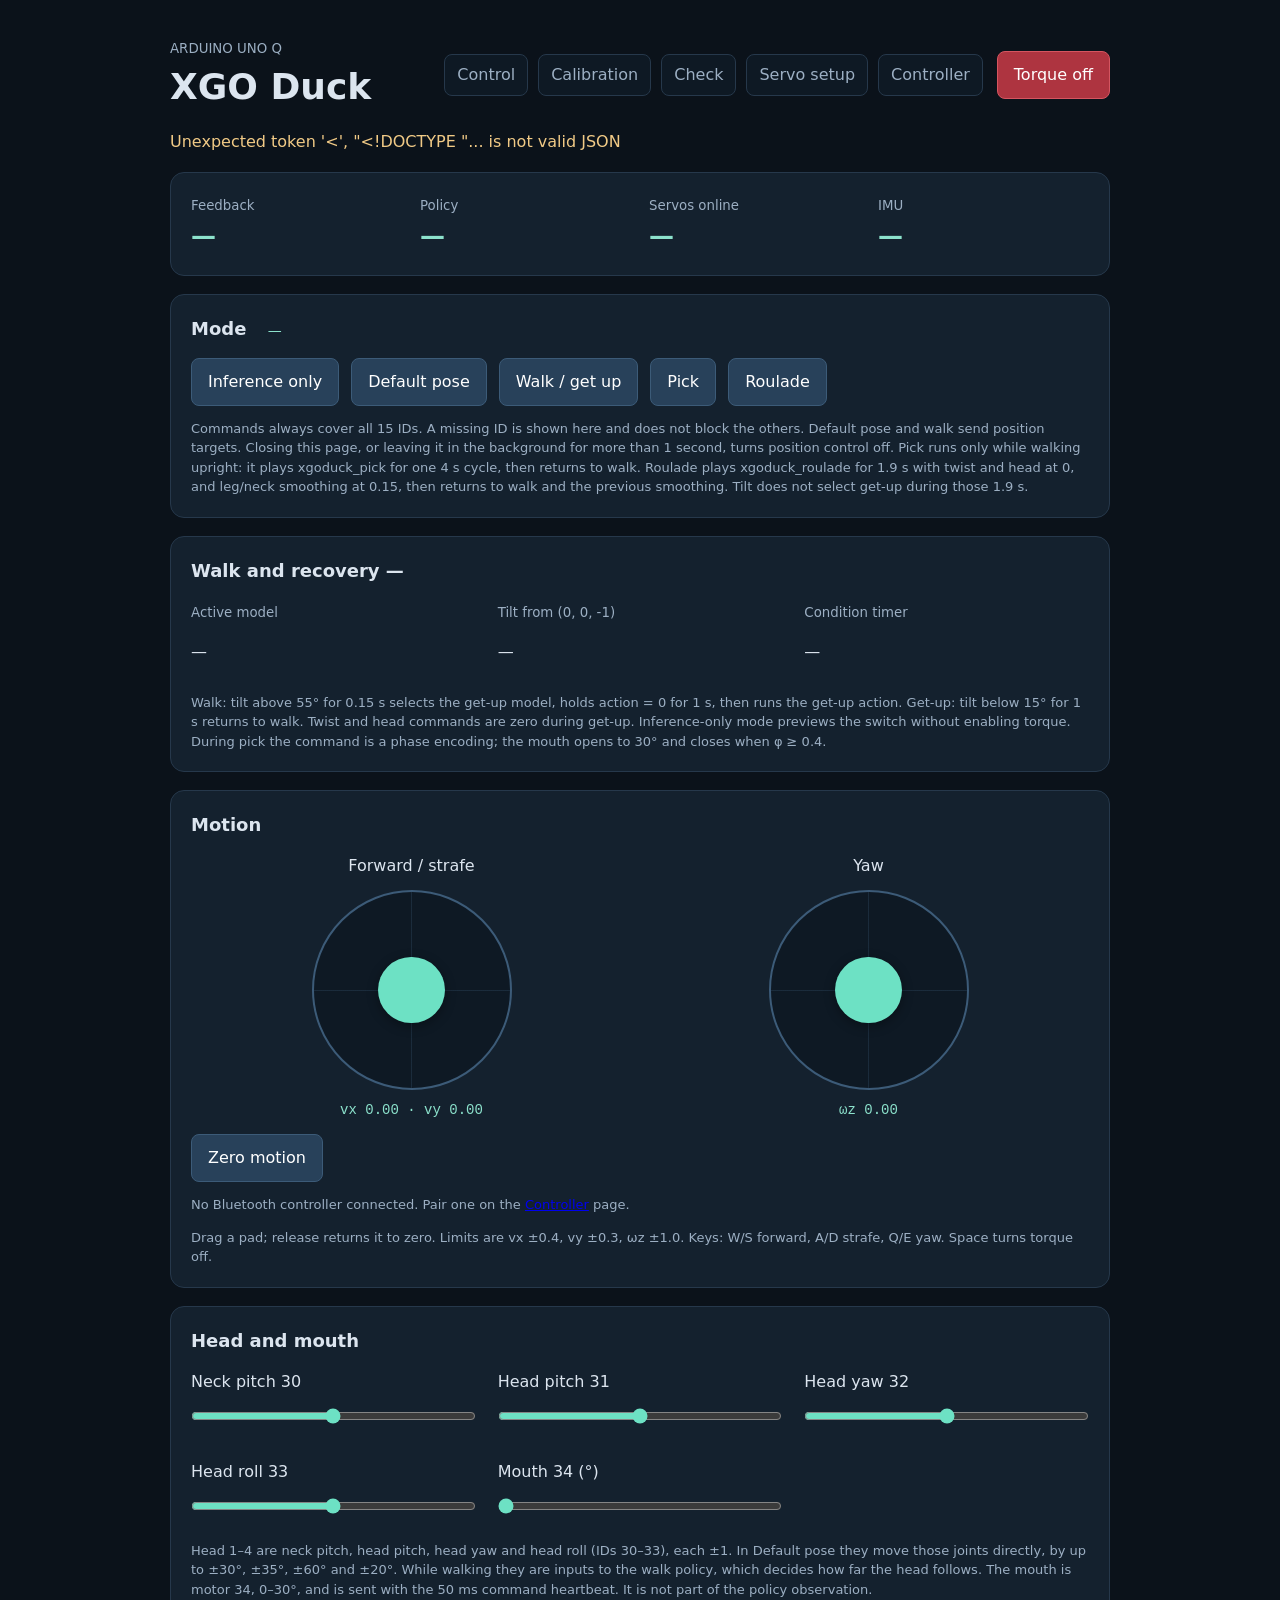
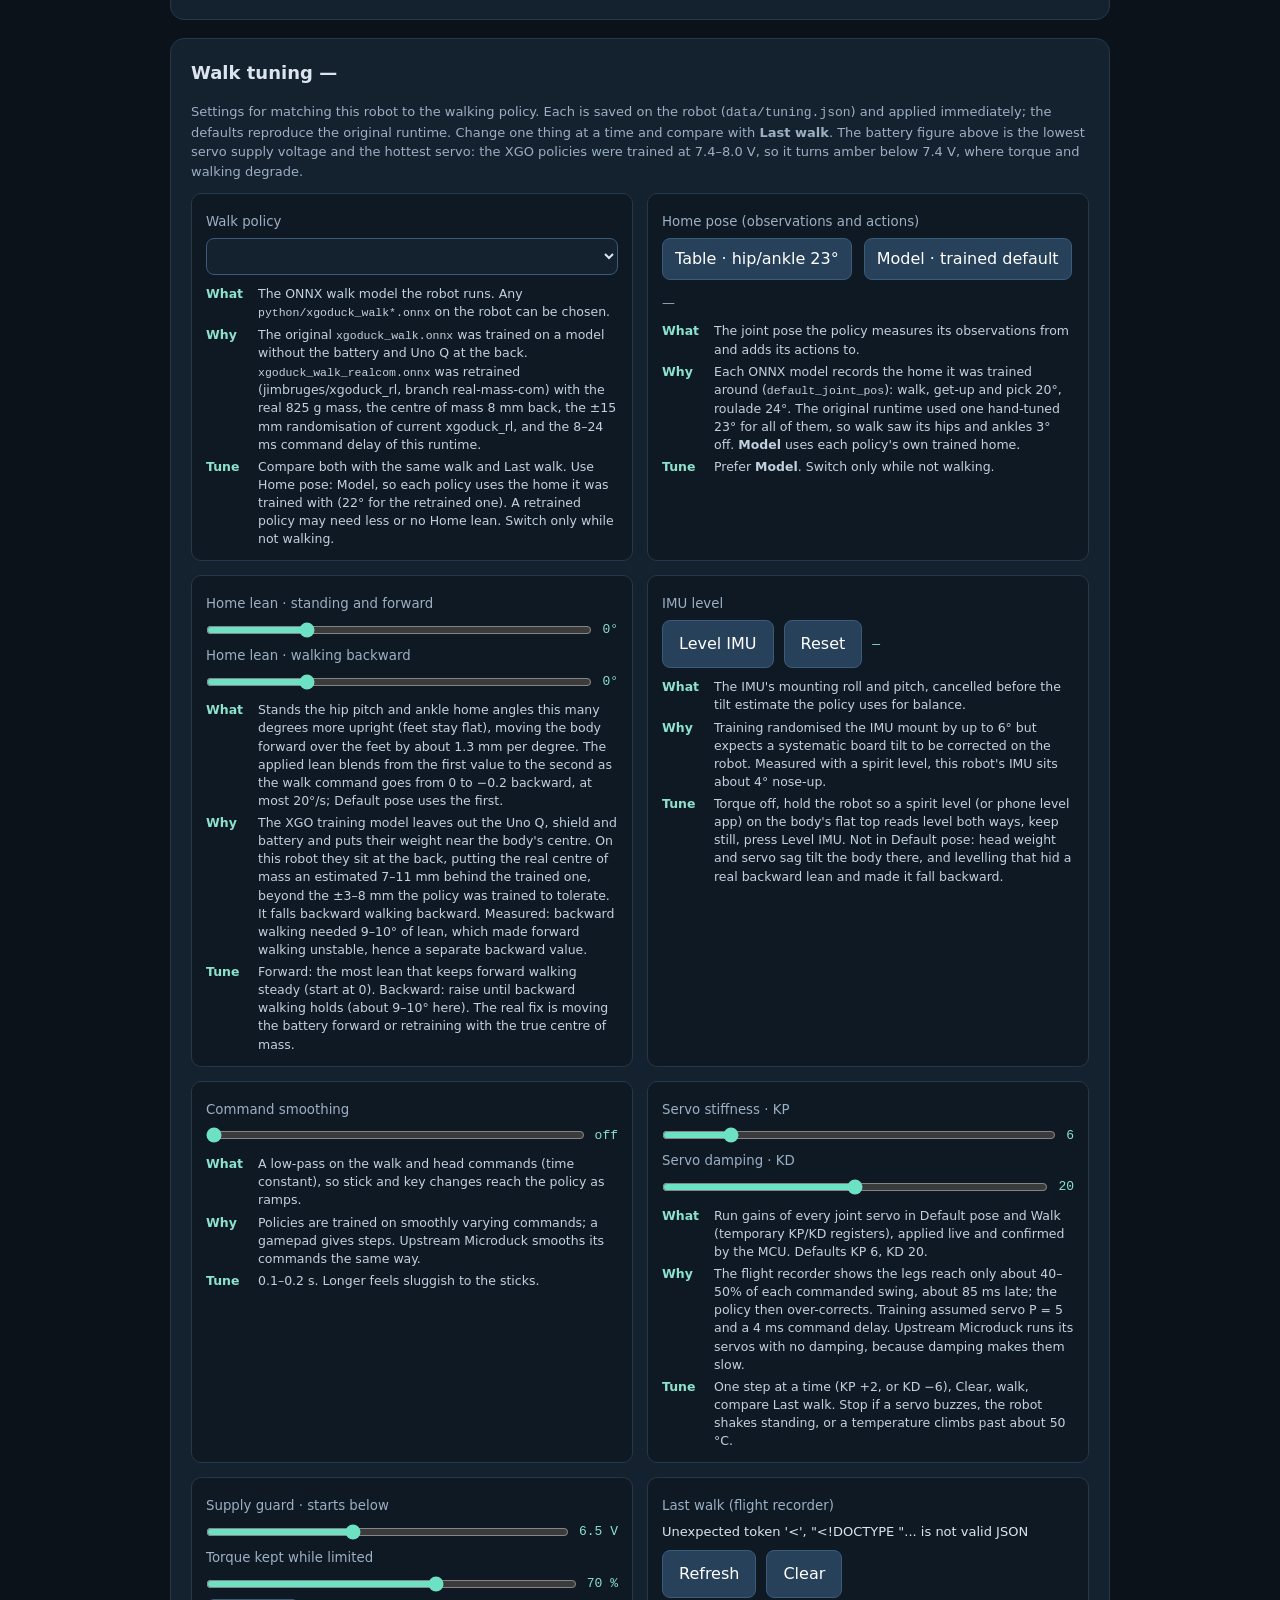
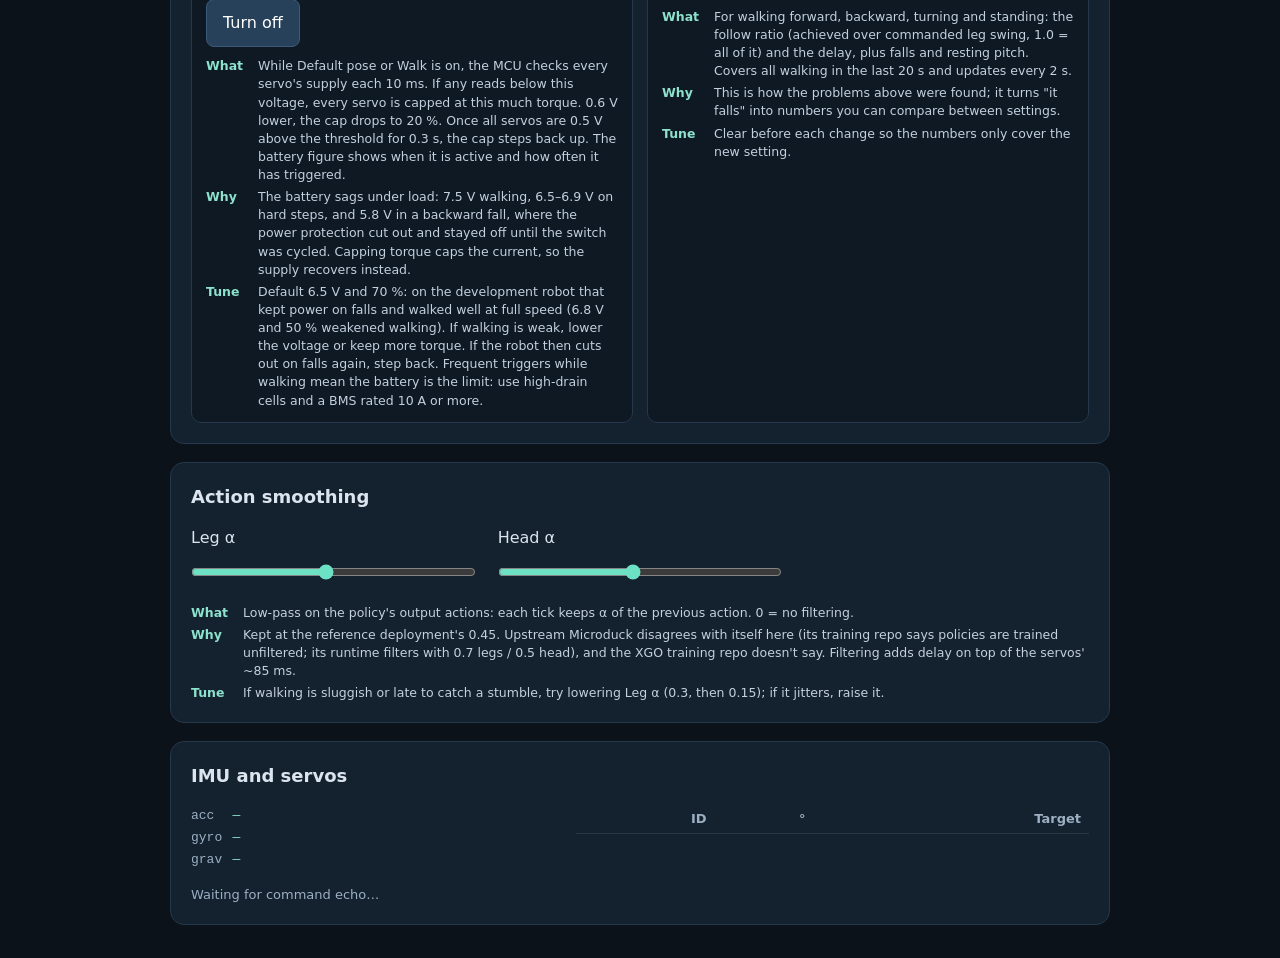
==== commit 99eb61dc: "Default the supply guard to 6.5 V and 70 % torque On the development robot 6.5 V / 70 % kept power o" ====
--- a/assets/index.html
+++ b/assets/index.html
@@ -53,13 +53,13 @@
 <dt>Tune</dt><dd>One step at a time (KP +2, or KD −6), Clear, walk, compare Last walk. Stop if a servo buzzes, the robot shakes standing, or a temperature climbs past about 50 °C.</dd></dl></div>
 
 <div class="tune-card"><small>Supply guard · starts below <span id="guard-state"></span></small>
-<div class="tune-row"><input id="guard-v" type="range" min="5.5" max="8.0" step="0.1" value="6.8"><code id="guard-v-v">6.8 V</code></div>
+<div class="tune-row"><input id="guard-v" type="range" min="5.5" max="8.0" step="0.1" value="6.5"><code id="guard-v-v">6.5 V</code></div>
 <small>Torque kept while limited</small>
-<div class="tune-row"><input id="guard-pct" type="range" min="20" max="100" step="5" value="50"><code id="guard-pct-v">50 %</code></div>
+<div class="tune-row"><input id="guard-pct" type="range" min="20" max="100" step="5" value="70"><code id="guard-pct-v">70 %</code></div>
 <button id="guard-off">Turn off</button>
 <dl class="why"><dt>What</dt><dd>While Default pose or Walk is on, the MCU checks every servo's supply each 10 ms. If any reads below this voltage, every servo is capped at this much torque. 0.6 V lower, the cap drops to 20 %. Once all servos are 0.5 V above the threshold for 0.3 s, the cap steps back up. The battery figure shows when it is active and how often it has triggered.</dd>
 <dt>Why</dt><dd>The battery sags under load: 7.5 V walking, 6.5–6.9 V on hard steps, and 5.8 V in a backward fall, where the power protection cut out and stayed off until the switch was cycled. Capping torque caps the current, so the supply recovers instead.</dd>
-<dt>Tune</dt><dd>If walking is weak or it falls at full speed, lower the voltage (6.4–6.6 V) or keep more torque (60–70 %) first. If the robot then cuts out on falls again, step back. Frequent triggers while walking mean the battery is the limit: use high-drain cells and a BMS rated 10 A or more.</dd></dl></div>
+<dt>Tune</dt><dd>Default 6.5 V and 70 %: on the development robot that kept power on falls and walked well at full speed (6.8 V and 50 % weakened walking). If walking is weak, lower the voltage or keep more torque. If the robot then cuts out on falls again, step back. Frequent triggers while walking mean the battery is the limit: use high-drain cells and a BMS rated 10 A or more.</dd></dl></div>
 
 <div class="tune-card"><small>Last walk (flight recorder)</small>
 <div id="walk-summary" class="walk-summary">—</div><div class="tune-row"><button id="walk-refresh">Refresh</button><button id="walk-clear">Clear</button></div>
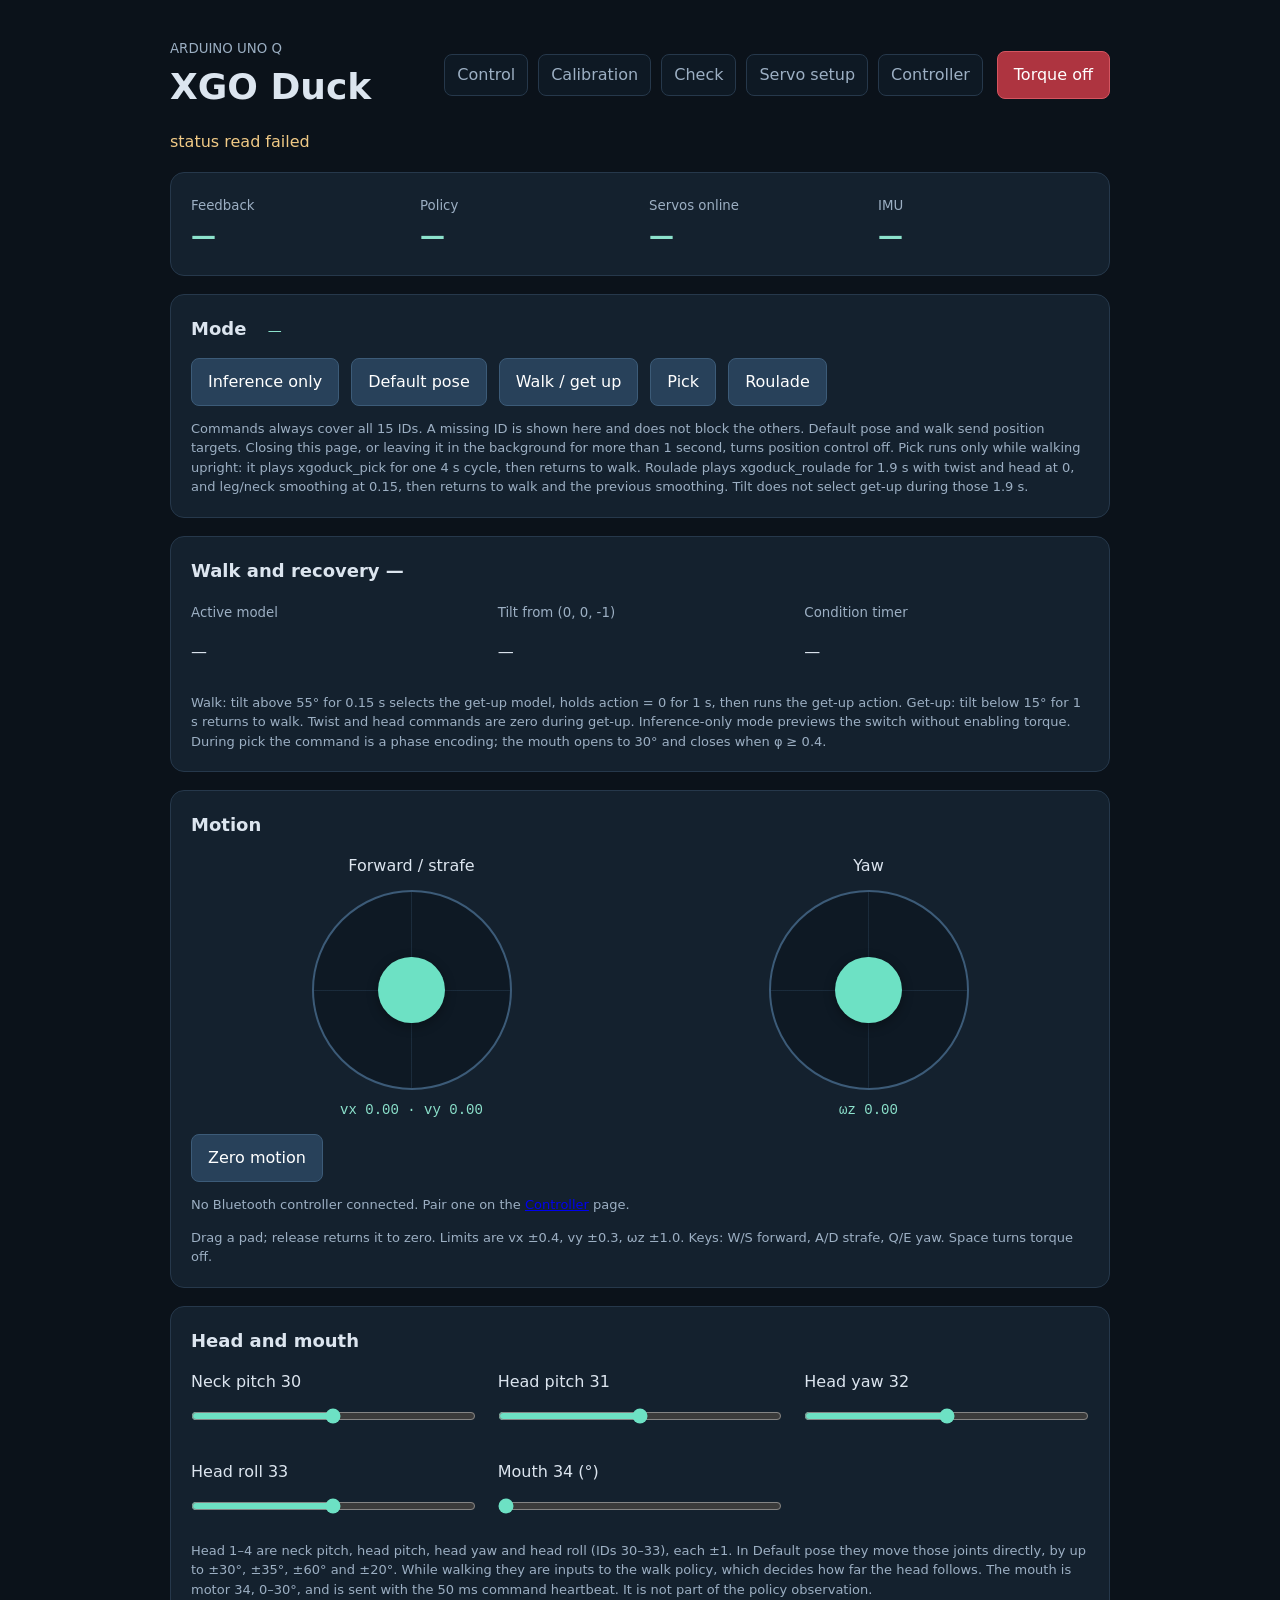
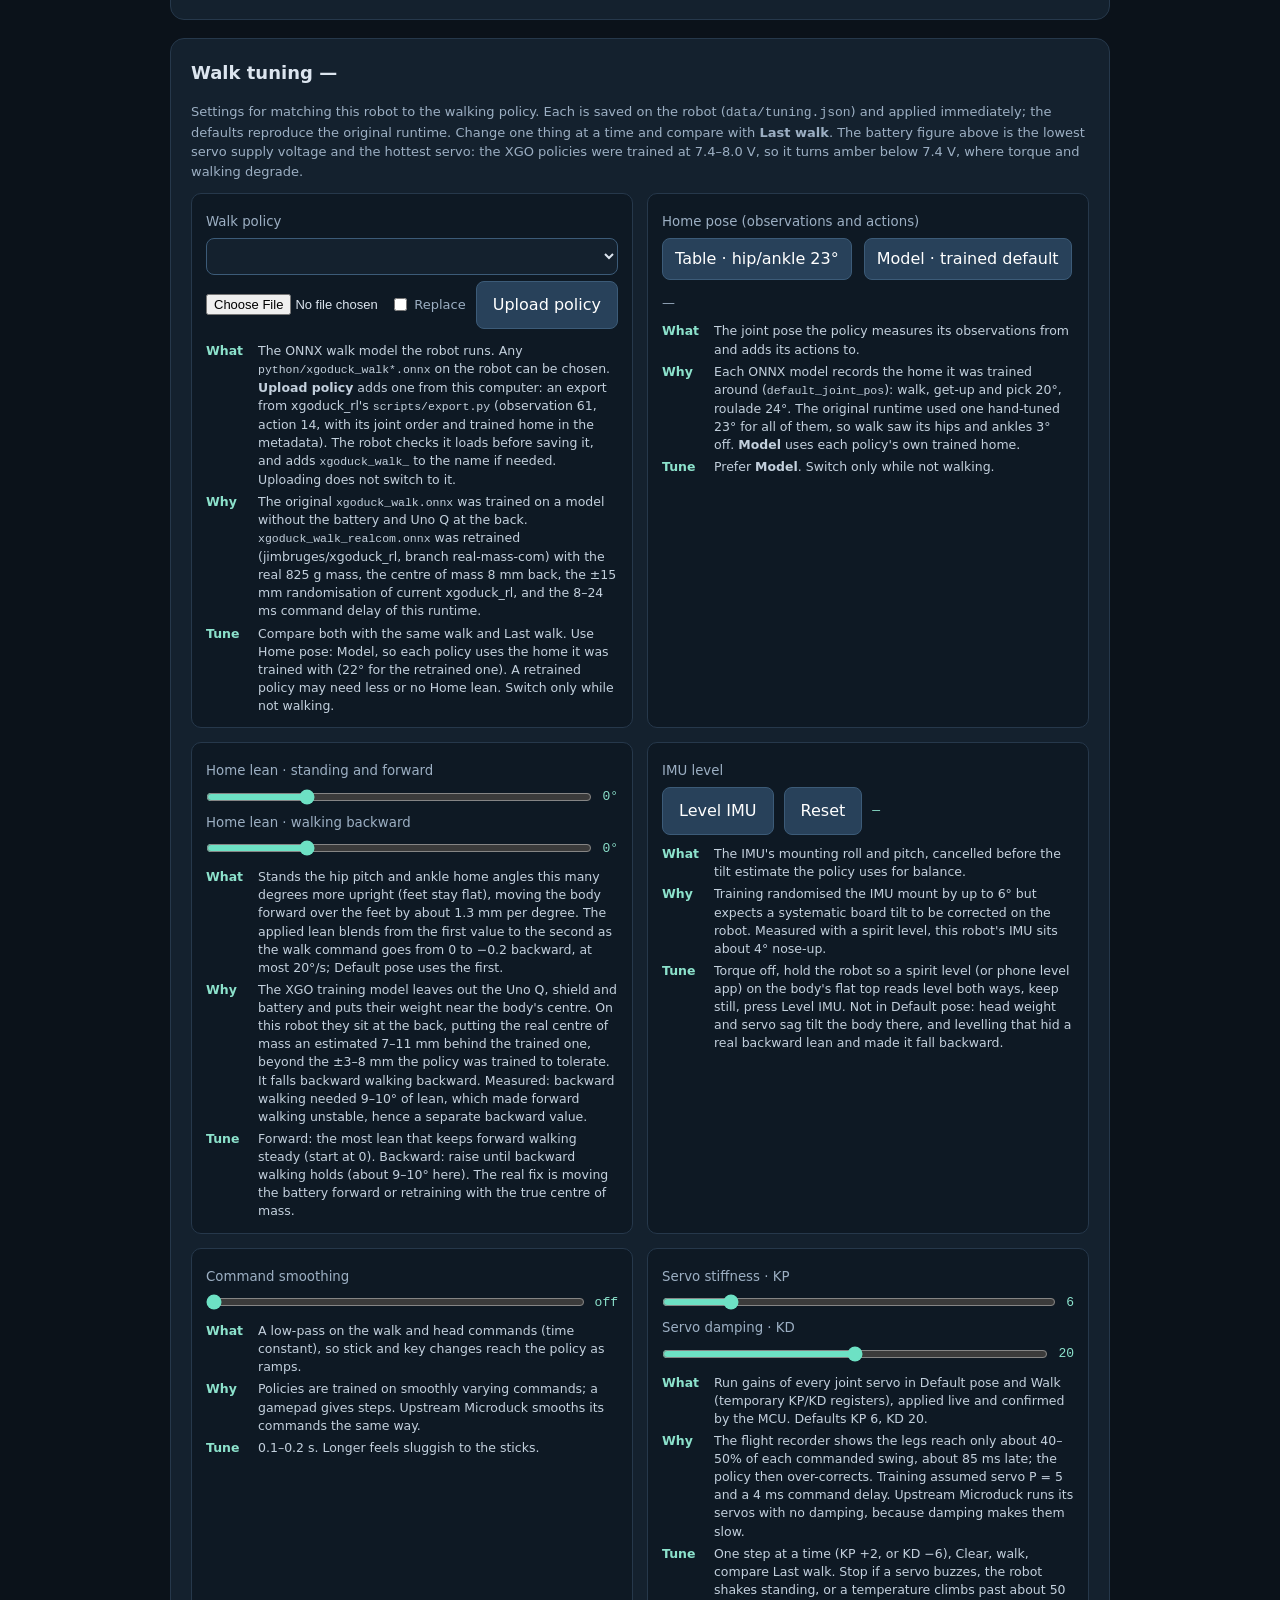
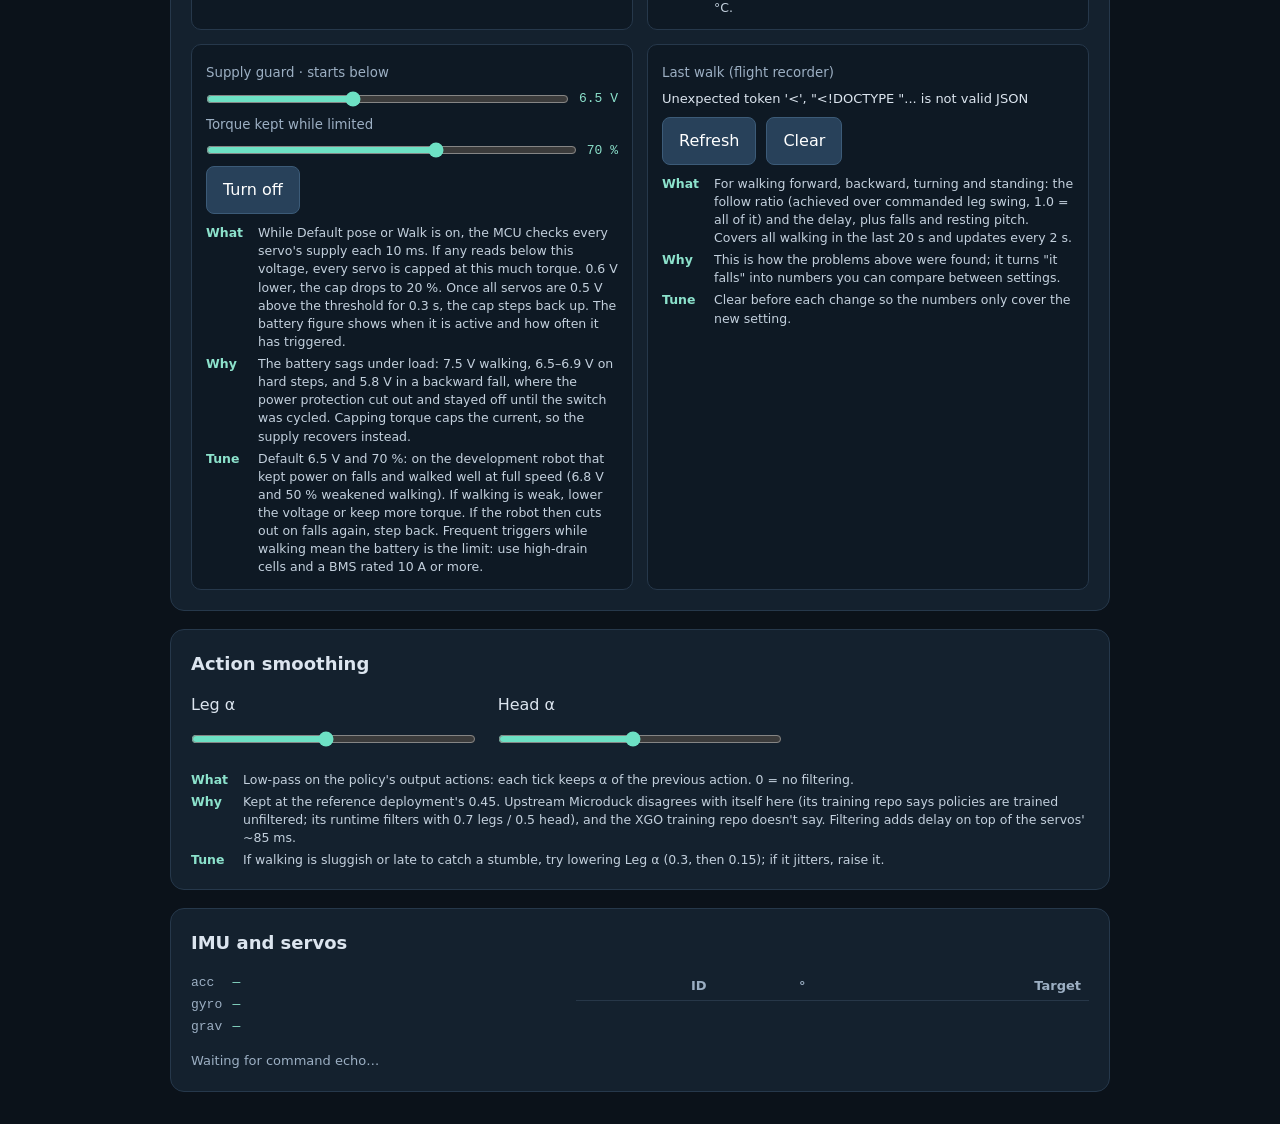
==== commit 71bb3387: "Upload a walk policy from the web UI The Walk policy card has a file picker, a Replace box and an Up" ====
--- a/assets/index.html
+++ b/assets/index.html
@@ -14,7 +14,9 @@
 
 <div class="tune-card"><small>Walk policy</small>
 <div class="tune-row"><select id="walk-model" class="tune-select"></select></div>
-<dl class="why"><dt>What</dt><dd>The ONNX walk model the robot runs. Any <code>python/xgoduck_walk*.onnx</code> on the robot can be chosen.</dd>
+<div class="tune-row upload-row"><input id="policy-file" type="file" accept=".onnx"><label class="hint"><input id="policy-replace" type="checkbox"> Replace</label><button id="policy-upload">Upload policy</button></div>
+<p class="hint" id="policy-upload-state"></p>
+<dl class="why"><dt>What</dt><dd>The ONNX walk model the robot runs. Any <code>python/xgoduck_walk*.onnx</code> on the robot can be chosen. <b>Upload policy</b> adds one from this computer: an export from xgoduck_rl's <code>scripts/export.py</code> (observation 61, action 14, with its joint order and trained home in the metadata). The robot checks it loads before saving it, and adds <code>xgoduck_walk_</code> to the name if needed. Uploading does not switch to it.</dd>
 <dt>Why</dt><dd>The original <code>xgoduck_walk.onnx</code> was trained on a model without the battery and Uno Q at the back. <code>xgoduck_walk_realcom.onnx</code> was retrained (jimbruges/xgoduck_rl, branch real-mass-com) with the real 825 g mass, the centre of mass 8 mm back, the ±15 mm randomisation of current xgoduck_rl, and the 8–24 ms command delay of this runtime.</dd>
 <dt>Tune</dt><dd>Compare both with the same walk and Last walk. Use Home pose: Model, so each policy uses the home it was trained with (22° for the retrained one). A retrained policy may need less or no Home lean. Switch only while not walking.</dd></dl></div>
 
--- a/assets/style.css
+++ b/assets/style.css
@@ -21,3 +21,4 @@
 .tune-gains{margin-top:18px}.walk-summary{font-size:13px;margin-bottom:8px}.walk-summary p{margin:0 0 6px}.walk-summary table{text-align:left}.walk-summary td,.walk-summary th{padding:3px 8px}
 .tune-cards{display:grid;grid-template-columns:repeat(auto-fill,minmax(300px,1fr));gap:14px;margin-top:12px}.tune-card{border:1px solid #26384b;border-radius:10px;background:#0e1924;padding:12px 14px}.tune-card>small{display:block;margin:6px 0 6px;color:#9cafc3}.tune-card .tune-row{margin-bottom:6px}.why{display:grid;grid-template-columns:44px 1fr;gap:4px 8px;margin:10px 0 0;font-size:12.5px;line-height:1.45}.why dt{color:#8ce2cc;font-weight:600}.why dd{margin:0;color:#c3d0dd}.why code{font-size:11.5px}
 .tune-select{flex:1;padding:7px 10px;border-radius:8px;border:1px solid #3c5b78;background:#14212e;color:#dce5ef;font:inherit}
+.upload-row{flex-wrap:wrap}.upload-row input[type=file]{flex:1;min-width:0;font-size:13px}.upload-row label{display:flex;align-items:center;gap:4px;margin:0}
